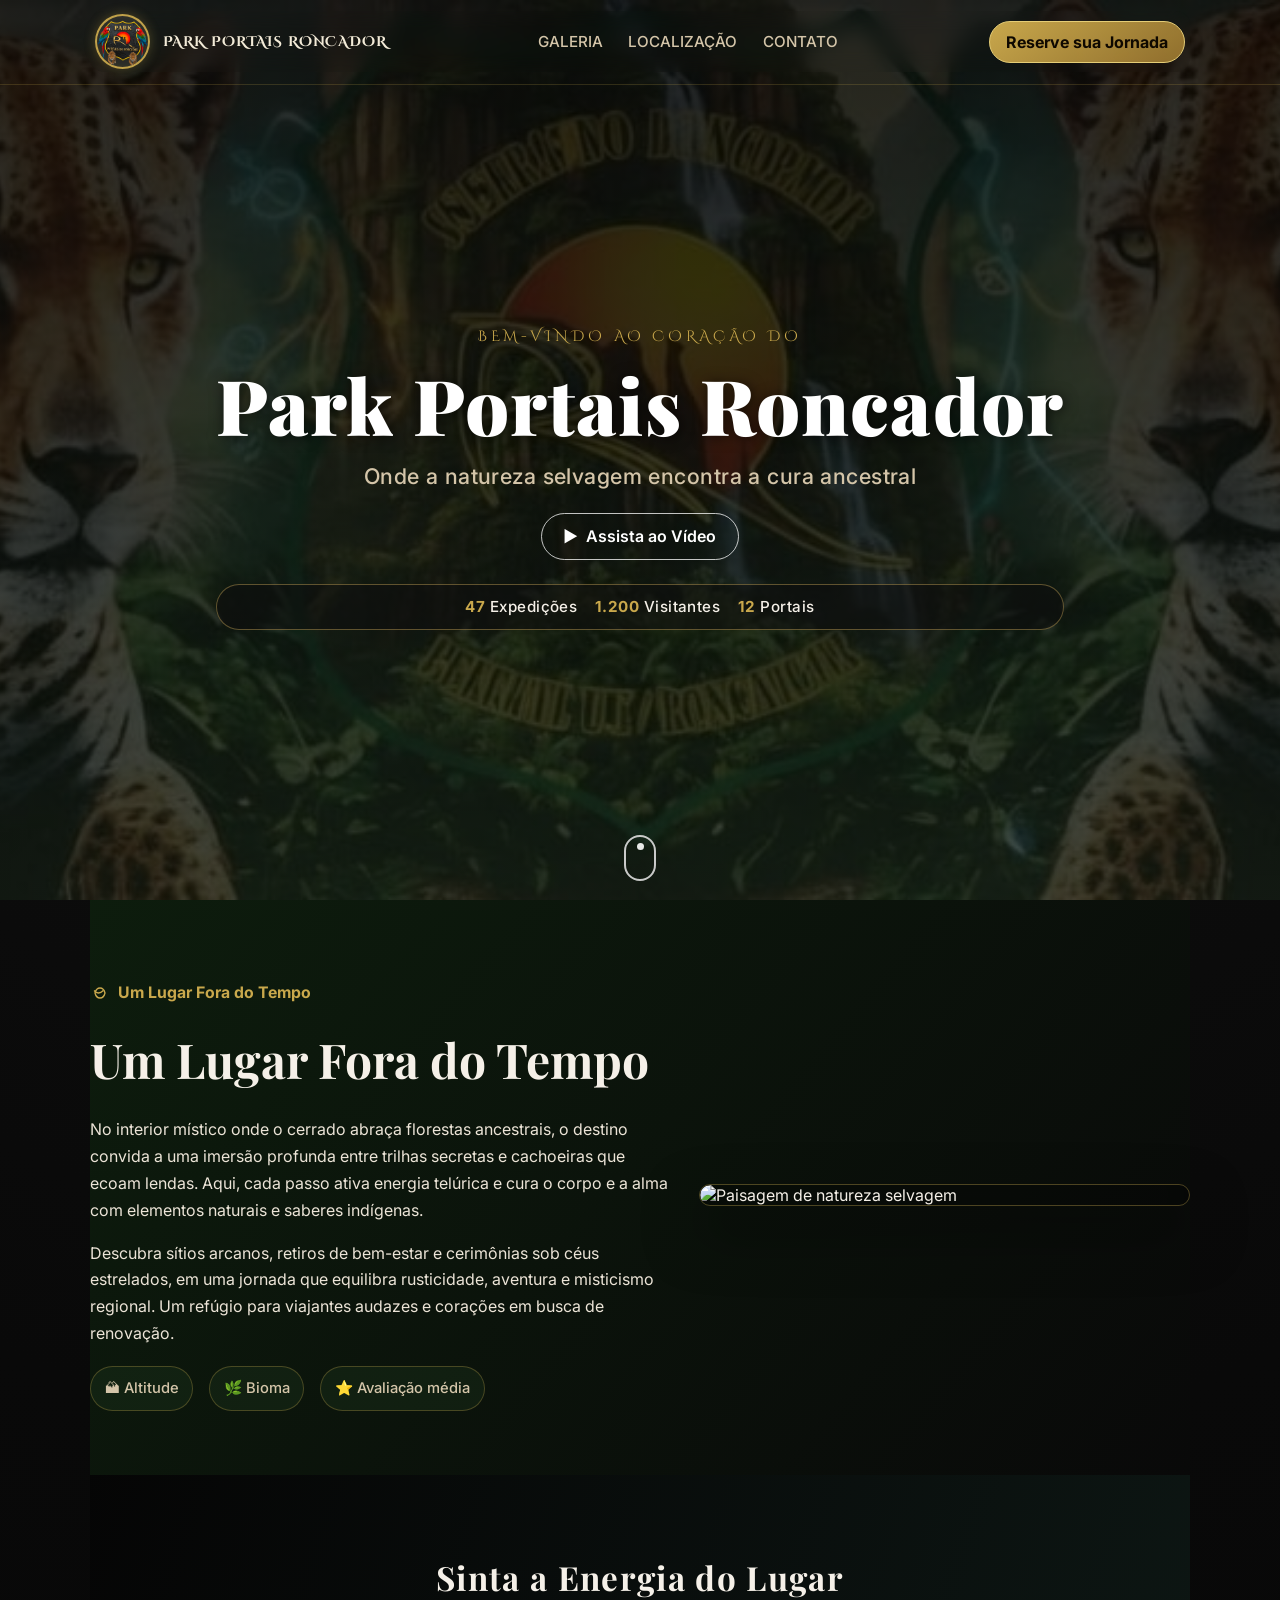
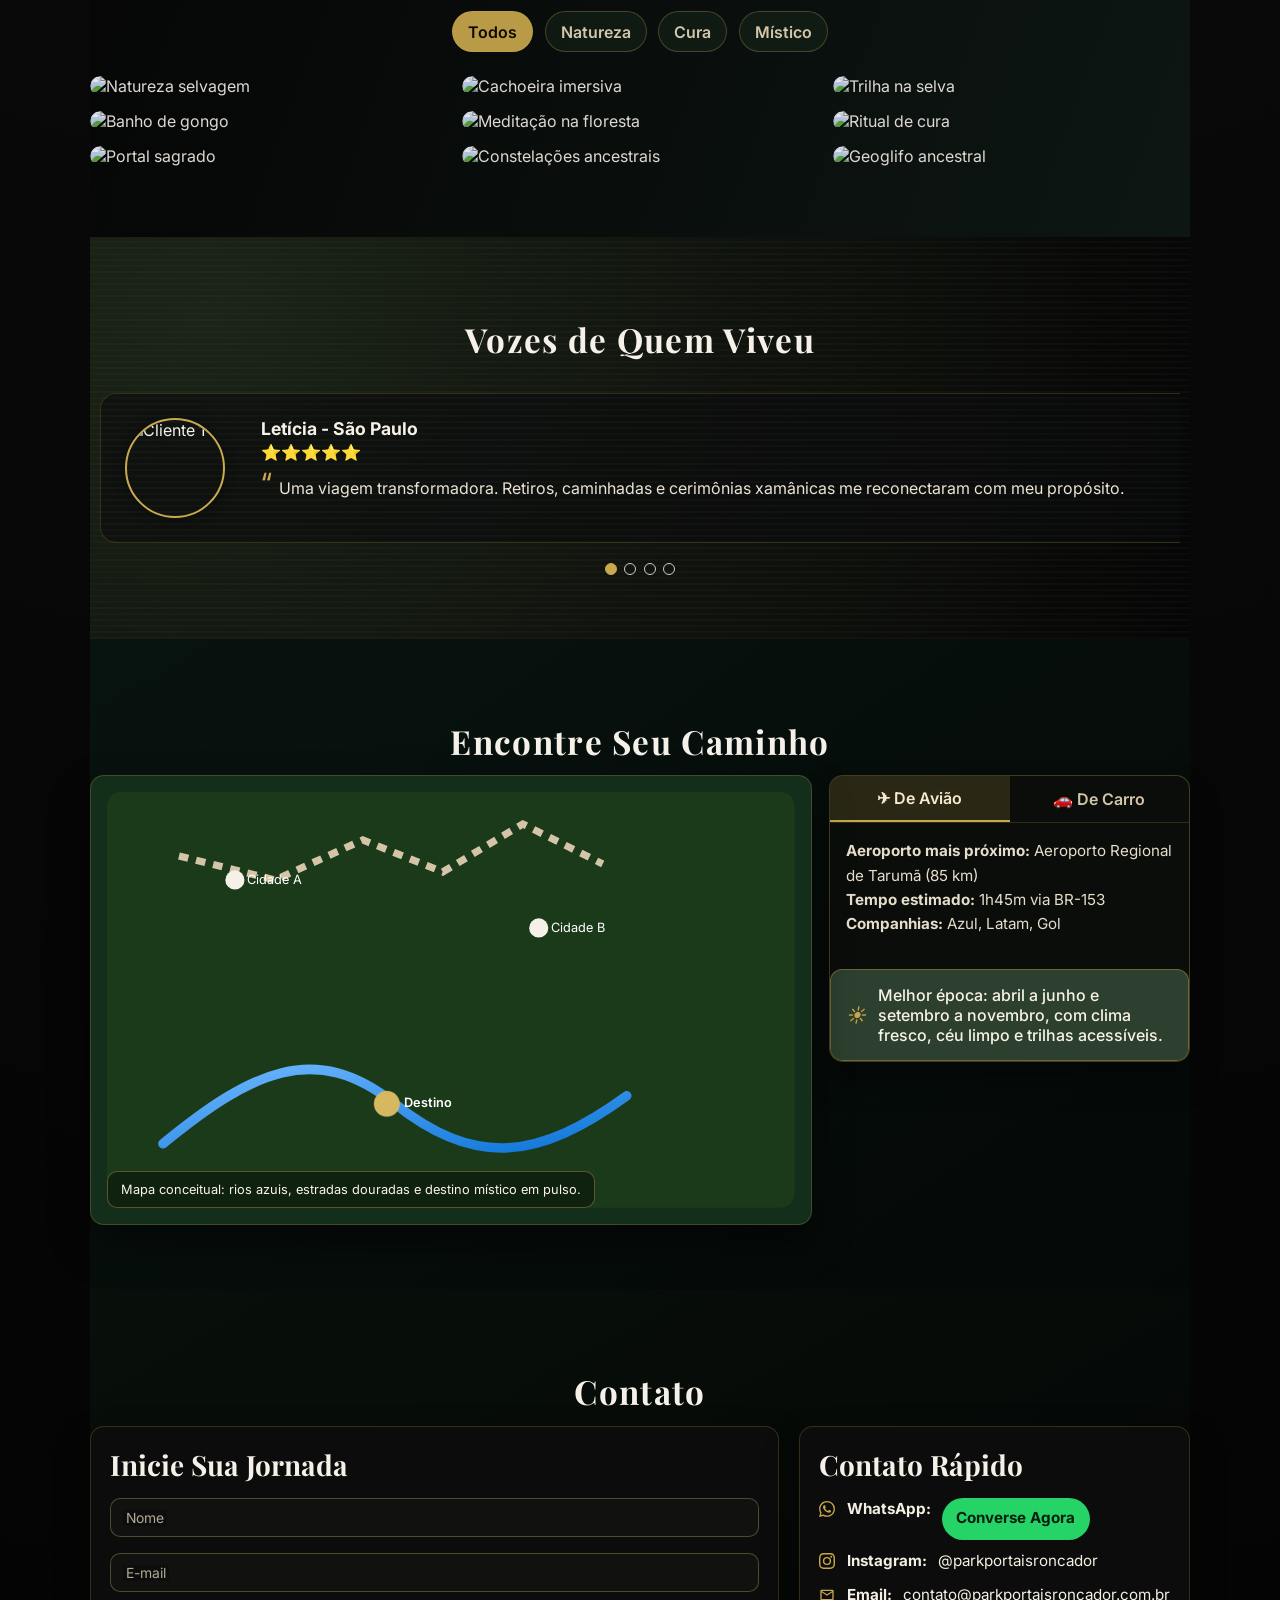
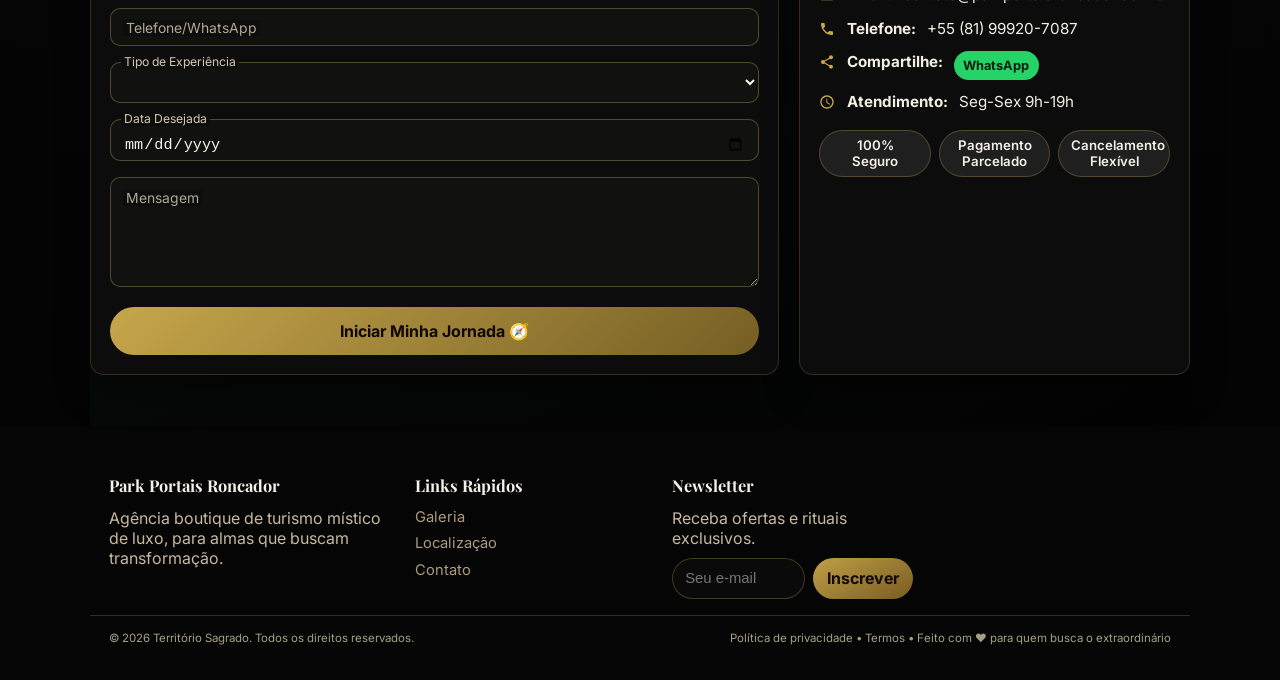
==== index.html @ 77839fa2 "UpDate Atualizacoes" ====
<!DOCTYPE html>
<html lang="pt-BR">
<head>
  <meta charset="UTF-8" />
  <meta name="viewport" content="width=device-width, initial-scale=1.0" />
  <title>Park Portais do Roncador | Portal de Turismo</title>
  <meta name="description" content="Park Portais Roncador: experiências de aventura, bem-estar e misticismo no coração da natureza. Retiros espirituais, trilhas selvagens e cura em portais sagrados." />
  
  <link rel="icon" type="image/x-icon" href="assets/hero/logo.ico" />
  <link rel="shortcut icon" href="assets/hero/logo.ico" />
  
  <meta property="og:title" content="Park Portais Roncador | Portal de Turismo Místico" />
  <meta property="og:description" content="Descubra experiências de aventura, bem-estar e misticismo no coração da natureza. Retiros espirituais, trilhas selvagens e portais sagrados." />
  <meta property="og:image" content="assets/hero/logo.png" />
  <meta property="og:url" content="https://parkportaisroncador.com" />
  <meta property="og:type" content="website" />
  <meta name="twitter:card" content="summary_large_image" />
  <meta name="twitter:title" content="Park Portais Roncador" />
  <meta name="twitter:description" content="Experiências de aventura, bem-estar e misticismo. Reserve sua jornada transformadora." />
  <meta name="twitter:image" content="assets/hero/logo.png" />
  
  <link rel="preconnect" href="https://fonts.googleapis.com" />
  <link rel="preconnect" href="https://fonts.gstatic.com" crossorigin />
  <link rel="stylesheet" href="style.css" />
</head>
<body>
  <header id="header">
    <div class="nav-wrap container">
      <a href="#" class="brand">
        <div class="logo-container">
          <img id="brandLogo" class="brand-logo" src="assets/hero/logo.png" alt="Logo Park Portais Roncador" onerror="handleLogoError(this)" />
        </div>
        <span class="brand-text">Park Portais Roncador</span>
      </a>
      
      <nav class="menu-links" aria-label="Menu principal">
        <a href="#galeria">Galeria</a>
        <a href="#localizacao">Localização</a>
        <a href="#contato">Contato</a>
      </nav>
      <a href="#contato" class="btn-reserve">Reserve sua Jornada</a>
      <button class="hamburger" id="hamburger" aria-label="Abrir menu">
        <div></div><div></div><div></div>
      </button>
    </div>
  </header>

  <div class="mobile-menu" id="mobileMenu" aria-label="Menu mobile">
    <a href="#galeria">Galeria</a>
    <a href="#localizacao">Localização</a>
    <a href="#contato">Contato</a>
    <a href="#contato" class="gold-btn" style="text-align:center;">Reserve sua Jornada</a>
  </div>

  <section id="hero">
    <div class="hero-bg" id="heroBg" role="img" aria-label="Paisagem de Park Portais Roncador"></div>
    <div class="overlay"></div>
    <div class="hero-content">
      <div class="hero-tag">BEM-VINDO AO CORAÇÃO DO</div>
      <h1 class="hero-title">Park Portais Roncador</h1>
      <p class="hero-sub">Onde a natureza selvagem encontra a cura ancestral</p>
      <div class="hero-buttons">
        <button class="outline-btn" id="playVideoBtn"><span>▶</span> Assista ao Vídeo</button>
      </div>
      <div class="hero-stats">
        <div class="hero-stat" data-target="47"><strong>0</strong> Expedições</div>
        <div class="hero-stat" data-target="1200"><strong>0</strong> Visitantes</div>
        <div class="hero-stat" data-target="12"><strong>0</strong> Portais</div>
      </div>
    </div>
    <div class="scroll-down" aria-hidden="true"></div>
  </section>

  <section id="sobre" class="container fade-up">
    <div class="content">
      <div class="about-text">
        <div style="display:flex;align-items:center;gap:0.5rem;margin-bottom:0.8rem;font-size:0.99rem;color:var(--gold)">
          <svg width="20" height="20" viewBox="0 0 24 24" fill="none" aria-hidden="true">
            <path d="M6 12c2 8 10 8 12 0C16 4 8 4 6 12Z" stroke="#c9a84c" stroke-width="1.6" fill="none"></path>
            <path d="M5 9c3 4 7 4 11 0" stroke="#c9a84c" stroke-width="1.6" fill="none"></path>
          </svg>
          <strong>Um Lugar Fora do Tempo</strong>
        </div>
        <h2>Um Lugar Fora do Tempo</h2>
        <p>
          No interior místico onde o cerrado abraça florestas ancestrais, o destino convida a uma imersão profunda
          entre trilhas secretas e cachoeiras que ecoam lendas. Aqui, cada passo ativa energia telúrica e cura o corpo
          e a alma com elementos naturais e saberes indígenas.
        </p>
        <p>
          Descubra sítios arcanos, retiros de bem-estar e cerimônias sob céus estrelados, em uma jornada que equilibra
          rusticidade, aventura e misticismo regional. Um refúgio para viajantes audazes e corações em busca de renovação.
        </p>
        <div class="info-icons">
          <span>🏔 Altitude</span>
          <span>🌿 Bioma</span>
          <span>⭐ Avaliação média</span>
        </div>
      </div>
      <div class="sobre-img">
        <img src="https://picsum.photos/600/700?random=10" loading="lazy" alt="Paisagem de natureza selvagem" />
      </div>
    </div>
  </section>

  <section id="galeria" class="container fade-up">
    <h2 class="section-title">Sinta a Energia do Lugar</h2>
    <div class="filters">
      <button class="gallery-filter active" data-category="todos">Todos</button>
      <button class="gallery-filter" data-category="natureza">Natureza</button>
      <button class="gallery-filter" data-category="cura">Cura</button>
      <button class="gallery-filter" data-category="mistic">Místico</button>
    </div>
    <div class="gallery-grid" id="galleryGrid">
      <div class="gallery-item" data-category="natureza">
        <img src="https://picsum.photos/400/500?random=11" loading="lazy" alt="Natureza selvagem" />
        <div class="overlay"><p>🌿 Vida Silvestre</p></div>
      </div>
      <div class="gallery-item" data-category="cura">
        <img src="https://picsum.photos/400/300?random=12" loading="lazy" alt="Banho de gongo" />
        <div class="overlay"><p>🧘 Cura Tonal</p></div>
      </div>
      <div class="gallery-item" data-category="mistic">
        <img src="https://picsum.photos/400/420?random=13" loading="lazy" alt="Portal sagrado" />
        <div class="overlay"><p>✨ Portal Místico</p></div>
      </div>
      <div class="gallery-item" data-category="natureza">
        <img src="https://picsum.photos/400/450?random=14" loading="lazy" alt="Cachoeira imersiva" />
        <div class="overlay"><p>🌊 Cachoeira Secreta</p></div>
      </div>
      <div class="gallery-item" data-category="cura">
        <img src="https://picsum.photos/400/380?random=15" loading="lazy" alt="Meditação na floresta" />
        <div class="overlay"><p>🌙 Meditação Noturna</p></div>
      </div>
      <div class="gallery-item" data-category="mistic">
        <img src="https://picsum.photos/400/510?random=16" loading="lazy" alt="Constelações ancestrais" />
        <div class="overlay"><p>🌌 Constelações</p></div>
      </div>
      <div class="gallery-item" data-category="natureza">
        <img src="https://picsum.photos/400/340?random=17" loading="lazy" alt="Trilha na selva" />
        <div class="overlay"><p>🌾 Trilha Sagrada</p></div>
      </div>
      <div class="gallery-item" data-category="cura">
        <img src="https://picsum.photos/400/520?random=18" loading="lazy" alt="Ritual de cura" />
        <div class="overlay"><p>🕯️ Ritual de Cura</p></div>
      </div>
      <div class="gallery-item" data-category="mistic">
        <img src="https://picsum.photos/400/320?random=19" loading="lazy" alt="Geoglifo ancestral" />
        <div class="overlay"><p>🌀 Geoglifo Ancestral</p></div>
      </div>
    </div>
  </section>

  <div class="lightbox" id="lightbox" role="dialog" aria-modal="true" aria-label="Visualização de galeria">
    <div class="lightbox-content">
      <button class="lightbox-close" aria-label="Fechar">✕</button>
      <button class="lightbox-btn lightbox-prev" aria-label="Anterior">‹</button>
      <img src="" alt="Imagem ampliada" id="lightboxImage" />
      <button class="lightbox-btn lightbox-next" aria-label="Próximo">›</button>
    </div>
  </div>

  <section id="depoimentos" class="container fade-up">
    <h2 class="section-title">Vozes de Quem Viveu</h2>
    <div class="carousel-wrap">
      <div class="carousel-track" id="carouselTrack">
        <article class="slide active">
          <div class="slide-img">
            <img src="https://picsum.photos/100/100?random=21" alt="Cliente 1">
          </div>
          <div class="slide-content">
            <h3>Letícia - São Paulo</h3>
            <div class="stars">⭐⭐⭐⭐⭐</div>
            <p>Uma viagem transformadora. Retiros, caminhadas e cerimônias xamânicas me reconectaram com meu propósito.</p>
          </div>
        </article>
        <article class="slide">
          <div class="slide-img">
            <img src="https://picsum.photos/100/100?random=22" alt="Cliente 2">
          </div>
          <div class="slide-content">
            <h3>Marcos - Rio de Janeiro</h3>
            <div class="stars">⭐⭐⭐⭐⭐</div>
            <p>O acampamento sob estrelados e o banho de gongo foram espetaculares. Equipe atenciosa e local mágico.</p>
          </div>
        </article>
        <article class="slide">
          <div class="slide-img">
            <img src="https://picsum.photos/100/100?random=23" alt="Cliente 3">
          </div>
          <div class="slide-content">
            <h3>Ana - Curitiba</h3>
            <div class="stars">⭐⭐⭐⭐⭐</div>
            <p>Experiência mística profunda, com guias sensíveis e ambientes que acariciam a alma. Recomendo 100%.</p>
          </div>
        </article>
        <article class="slide">
          <div class="slide-img">
            <img src="https://picsum.photos/100/100?random=24" alt="Cliente 4">
          </div>
          <div class="slide-content">
            <h3>Rafael - Brasília</h3>
            <div class="stars">⭐⭐⭐⭐⭐</div>
            <p>Encontrei paz e energia em cada ritual. A sensação de estar num outro mundo é real.</p>
          </div>
        </article>
      </div>
      <div class="testimonial-dots" id="testimonialDots"></div>
    </div>
  </section>

  <section id="localizacao" class="container fade-up">
    <h2 class="section-title">Encontre Seu Caminho</h2>
    <div class="location-wrap">
      <div class="map-card">
        <svg viewBox="0 0 860 520" xmlns="http://www.w3.org/2000/svg" role="img" aria-label="Mapa conceitual">
          <defs>
            <linearGradient id="riverGrad" x1="0%" y1="0%" x2="100%" y2="100%">
              <stop offset="0%" stop-color="#6fb8ff" />
              <stop offset="100%" stop-color="#0c74d8" />
            </linearGradient>
          </defs>
          <rect x="0" y="0" width="860" height="520" rx="18" fill="#1a3a1a" />
          <path d="M70,440 C180,350 260,310 360,390 S540,460 650,380" fill="none" stroke="url(#riverGrad)" stroke-width="12" stroke-linecap="round" />
          <path d="M90,80 L210,110 L320,60 L420,100 L520,40 L620,90" fill="none" stroke="#d4c5a9" stroke-width="9" stroke-dasharray="12 10" />
          <circle cx="160" cy="110" r="12" fill="#f5f0e8" />
          <text x="175" y="115" fill="#fff" font-size="16" font-family='Inter'>Cidade A</text>
          <circle cx="540" cy="170" r="12" fill="#f5f0e8" />
          <text x="555" y="175" fill="#fff" font-size="16" font-family='Inter'>Cidade B</text>
          <circle cx="350" cy="390" r="16" fill="#c9a84c" />
          <text x="372" y="394" fill="#fff" font-size="16" font-family='Inter' font-weight="600">Destino</text>
          <circle cx="350" cy="390" r="10" fill="#ffeca1">
            <animate attributeType="XML" attributeName="r" from="10" to="18" dur="1s" repeatCount="indefinite" />
            <animate attributeType="XML" attributeName="opacity" from="0.7" to="0.15" dur="1s" repeatCount="indefinite" />
          </circle>
        </svg>
        <div class="legend">Mapa conceitual: rios azuis, estradas douradas e destino místico em pulso.</div>
      </div>
      <div class="tabs">
        <div class="tab-btns">
          <button class="tab-btn active" data-tab="avião">✈ De Avião</button>
          <button class="tab-btn" data-tab="carro">🚗 De Carro</button>
        </div>
        <div class="tab-content" id="tabAvião">
          <p><strong>Aeroporto mais próximo:</strong> Aeroporto Regional de Tarumã (85 km)</p>
          <p><strong>Tempo estimado:</strong> 1h45m via BR-153</p>
          <p><strong>Companhias:</strong> Azul, Latam, Gol</p>
        </div>
        <div class="tab-content" id="tabCarro" style="display:none;">
          <p><strong>Rodovias:</strong> BR-153 e GO-060</p>
          <p><strong>Pontos de referência:</strong> Pedra do Santuário, Mirante do Sol</p>
          <p><strong>Pedágio estimado:</strong> R$ 52,00 (ida)</p>
        </div>
        <div class="tip-card">
          <i>☀️</i>
          <p>Melhor época: abril a junho e setembro a novembro, com clima fresco, céu limpo e trilhas acessíveis.</p>
        </div>
      </div>
    </div>
  </section>

  <section id="contato" class="container fade-up">
    <h2 class="section-title">Contato</h2>
    <div class="contact-wrap">
      <div class="form-card">
        <h2>Inicie Sua Jornada</h2>
        <div id="successMsg" class="success-message">Mensagem enviada com sucesso! Em breve entraremos em contato.</div>
        
        <form id="contactForm" novalidate>
          <input type="hidden" name="_captcha" value="false">
          <input type="text" name="_honey" style="display:none">

          <div class="field-group">
            <input type="text" id="name" name="Nome" required placeholder=" " />
            <label for="name">Nome</label>
            <div class="error-msg">Campo obrigatório</div>
          </div>
          <div class="field-group">
            <input type="email" id="email" name="Email" required placeholder=" " />
            <label for="email">E-mail</label>
            <div class="error-msg">Digite um email válido</div>
          </div>
          <div class="field-group">
            <input type="tel" id="phone" name="Telefone" required placeholder=" " pattern="\d{8,15}" />
            <label for="phone">Telefone/WhatsApp</label>
            <div class="error-msg">Digite um telefone válido</div>
          </div>
          <div class="field-group">
            <select id="experience" name="Experiência" required>
              <option value="" disabled selected></option>
              <option value="aventura">Aventura</option>
              <option value="cura">Cura</option>
              <option value="misticismo">Misticismo</option>
              <option value="imersaototal">Imersão Total</option>
            </select>
            <label for="experience">Tipo de Experiência</label>
            <div class="error-msg">Selecione uma opção</div>
          </div>
          <div class="field-group">
            <input type="date" id="date" name="Data" required />
            <label for="date">Data Desejada</label>
            <div class="error-msg">Informe uma data</div>
          </div>
          <div class="field-group">
            <textarea id="message" name="Mensagem" required placeholder=" "></textarea>
            <label for="message">Mensagem</label>
            <div class="error-msg">Campo obrigatório</div>
          </div>
          <button type="submit" class="submit-btn" id="submitBtn">
            Iniciar Minha Jornada 🧭
          </button>
        </form>
      </div>

      <aside class="contact-card">
        <h2>Contato Rápido</h2>
        <ul class="contact-list">
          <li>
            <svg xmlns="http://www.w3.org/2000/svg" width="16" height="16" fill="#c9a84c" viewBox="0 0 24 24"><path d="M17.472 14.382c-.297-.149-1.758-.867-2.03-.967-.273-.099-.471-.148-.67.15-.197.297-.767.966-.94 1.164-.173.199-.347.223-.644.075-.297-.15-1.255-.463-2.39-1.475-.883-.788-1.48-1.761-1.653-2.059-.173-.297-.018-.458.13-.606.134-.133.298-.347.446-.52.149-.174.198-.298.298-.497.099-.198.05-.371-.025-.52-.075-.149-.669-1.612-.916-2.207-.242-.579-.487-.5-.669-.51a5.8 5.8 0 0 0-.57-.01c-.198 0-.52.074-.792.372-.272.297-1.04 1.016-1.04 2.479 0 1.462 1.065 2.875 1.213 3.074.149.198 2.096 3.2 5.077 4.487.709.306 1.262.489 1.694.625.712.227 1.36.195 1.871.118.571-.085 1.758-.719 2.006-1.413.248-.694.248-1.289.173-1.413-.074-.124-.272-.198-.57-.347m-5.421 7.403h-.004a9.87 9.87 0 0 1-5.031-1.378l-.361-.214-3.741.982.998-3.648-.235-.374a9.86 9.86 0 0 1-1.51-5.26c.001-5.45 4.436-9.884 9.888-9.884 2.64 0 5.122 1.03 6.988 2.898a9.825 9.825 0 0 1 2.893 6.994c-.003 5.45-4.437 9.884-9.885 9.884m8.413-18.297A11.815 11.815 0 0 0 12.05 0C5.495 0 .16 5.335.157 11.892c0 2.096.547 4.142 1.588 5.945L.057 24l6.305-1.654a11.882 11.882 0 0 0 5.683 1.448h.005c6.554 0 11.89-5.335 11.893-11.893a11.821 11.821 0 0 0-3.48-8.413Z"/></svg>
            <strong>WhatsApp:</strong> 
            <a class="whatsapp-btn" href="https://wa.me/5581999207087" target="_blank" rel="noopener">Converse Agora</a>
          </li>
          <li>
            <svg xmlns="http://www.w3.org/2000/svg" width="16" height="16" fill="#c9a84c" viewBox="0 0 24 24"><path d="M12 2.163c3.204 0 3.584.012 4.85.07 3.252.148 4.771 1.691 4.919 4.919.058 1.265.069 1.645.069 4.849 0 3.205-.012 3.584-.069 4.849-.149 3.225-1.664 4.771-4.919 4.919-1.266.058-1.644.07-4.85.07-3.204 0-3.584-.012-4.849-.07-3.26-.149-4.771-1.699-4.919-4.92-.058-1.265-.07-1.644-.07-4.849 0-3.204.013-3.583.07-4.849.149-3.227 1.664-4.771 4.919-4.919 1.266-.057 1.645-.069 4.849-.069zM12 0C8.741 0 8.333.014 7.053.072 2.695.272.273 2.69.073 7.052.014 8.333 0 8.741 0 12c0 3.259.014 3.668.072 4.948.2 4.358 2.618 6.78 6.98 6.98C8.333 23.986 8.741 24 12 24c3.259 0 3.668-.014 4.948-.072 4.354-.2 6.782-2.618 6.979-6.98.059-1.28.073-1.689.073-4.948 0-3.259-.014-3.667-.072-4.947-.196-4.354-2.617-6.78-6.979-6.98C15.668.014 15.259 0 12 0zm0 5.838a6.162 6.162 0 1 0 0 12.324 6.162 6.162 0 0 0 0-12.324zM12 16a4 4 0 1 1 0-8 4 4 0 0 1 0 8zm6.406-11.845a1.44 1.44 0 1 0 0 2.881 1.44 1.44 0 0 0 0-2.881z"/></svg>
            <strong>Instagram:</strong> 
            <a href="https://instagram.com/parkportaisroncador" target="_blank" rel="noopener">@parkportaisroncador</a>
          </li>
          <li>
            <svg width="16" height="16" fill="#c9a84c" viewBox="0 0 24 24"><path d="M22 6c0-1.1-.9-2-2-2H4c-1.1 0-2 .9-2 2v12c0 1.1.9 2 2 2h16c1.1 0 2-.9 2-2V6zm-2 0l-8 5-8-5h16zm0 12H4V8l8 5 8-5v10z"/></svg>
            <strong>Email:</strong> 
            <a href="mailto:contato@parkportaisroncador.com.br?subject=Reserva%20Park%20Portais%20Roncador">contato@parkportaisroncador.com.br</a>
          </li>
          <li>
            <svg width="16" height="16" fill="#c9a84c" viewBox="0 0 24 24"><path d="M6.62 10.79c1.44 2.83 3.76 5.14 6.59 6.59l2.2-2.2c.27-.27.67-.36 1.02-.24 1.12.37 2.33.57 3.57.57.55 0 1 .45 1 1V20c0 .55-.45 1-1 1-9.39 0-17-7.61-17-17 0-.55.45-1 1-1h3.5c.55 0 1 .45 1 1 0 1.25.2 2.45.57 3.57.11.35.03.74-.25 1.02l-2.2 2.2z"/></svg>
            <strong>Telefone:</strong> 
            <span>+55 (81) 99920-7087</span>
          </li>
          <li>
            <svg width="16" height="16" fill="#c9a84c" viewBox="0 0 24 24"><path d="M18 16.08c-.76 0-1.44.3-1.96.77L8.91 12.7c.05-.23.09-.46.09-.7s-.04-.47-.09-.7l7.05-4.11c.54.5 1.25.81 2.04.81 1.66 0 3-1.34 3-3s-1.34-3-3-3-3 1.34-3 3c0 .24.04.47.09.7L8.04 9.81C7.5 9.31 6.79 9 6 9c-1.66 0-3 1.34-3 3s1.34 3 3 3c.79 0 1.5-.31 2.04-.81l7.12 4.16c-.05.21-.08.43-.08.65 0 1.61 1.31 2.92 2.92 2.92s2.92-1.31 2.92-2.92c0-1.61-1.31-2.92-2.92-2.92z"/></svg>
            <strong>Compartilhe:</strong> 
            <span style="display: flex; gap: 0.6rem; align-items: center;">
              <a class="whatsapp-btn" href="https://wa.me/?text=Visite%20Park%20Portais%20Roncador%20https%3A%2F%2Fparkportaisroncador.com" target="_blank" rel="noopener" style="padding: 0.3rem 0.6rem; font-size: 0.8rem;">WhatsApp</a>
            </span>
          </li>
          <li>
            <svg width="16" height="16" fill="#c9a84c" viewBox="0 0 24 24"><path d="M11.99 2C6.47 2 2 6.48 2 12s4.47 10 9.99 10C17.52 22 22 17.52 22 12S17.52 2 11.99 2zM12 20c-4.42 0-8-3.58-8-8s3.58-8 8-8 8 3.58 8 8-3.58 8-8 8zm.5-13H11v6l5.25 3.15.75-1.23-4.5-2.67z"/></svg>
            <strong>Atendimento:</strong> 
            <span>Seg-Sex 9h-19h</span>
          </li>
        </ul>

        <div class="trust-badges">
          <span>100% Seguro</span>
          <span>Pagamento Parcelado</span>
          <span>Cancelamento Flexível</span>
        </div>
      </aside>
    </div>
  </section>

  <footer>
    <div class="container footer-grid">
      <div class="footer-col">
        <h4>Park Portais Roncador</h4>
        <p>Agência boutique de turismo místico de luxo, para almas que buscam transformação.</p>
      </div>
      <div class="footer-col">
        <h4>Links Rápidos</h4>
        <ul class="footer-links">
          <li><a href="#galeria">Galeria</a></li>
          <li><a href="#localizacao">Localização</a></li>
          <li><a href="#contato">Contato</a></li>
        </ul>
      </div>
      <div class="footer-col">
        <h4>Newsletter</h4>
        <p>Receba ofertas e rituais exclusivos.</p>
        <div class="newsletter">
          <input type="email" id="newsletterEmail" placeholder="Seu e-mail" />
          <button id="newsletterBtn">Inscrever</button>
        </div>
      </div>
    </div>
    <div class="container footer-bar">
      <small>&copy; 2026 Território Sagrado. Todos os direitos reservados.</small>
      <small>Política de privacidade • Termos • Feito com ❤️ para quem busca o extraordinário</small>
    </div>
  </footer>

  <button class="top-btn" id="topBtn" aria-label="Voltar ao topo">↑</button>

  <script src="script.js"></script>
</body>
</html>
---- style.css ----
/* === IMPORT FONTS === */
@import url("https://fonts.googleapis.com/css2?family=Cinzel+Decorative:wght@400;700&family=Inter:wght@300;400;500;600;700&family=Playfair+Display:wght@500;700;900&display=swap");

:root {
  --bg: #0d0d0d;
  --bg2: #050505;
  --gold: #c9a84c;
  --green: #2d5a27;
  --terracotta: #8b4513;
  --stone: #d4c5a9;
  --mist: #f5f0e8;
  --mystic: #6b3fa0;
  --text: #f5f0e8;
  --subtext: #d4c5a9;
  --border: rgba(201, 168, 76, 0.3);
  --shadow: rgba(0, 0, 0, 0.45);
  --radius: 14px;
  --ease: cubic-bezier(0.22, 1, 0.36, 1);
}

* {
  box-sizing: border-box;
  margin: 0;
  padding: 0;
}

html {
  scroll-behavior: smooth;
  font-family: "Inter", sans-serif;
  color: var(--text);
  background: radial-gradient(circle at top, #111 0%, #090909 38%, #030303 100%);
}

body {
  min-height: 100vh;
}

a {
  color: inherit;
  text-decoration: none;
}

button {
  cursor: pointer;
  font: inherit;
}

/* === RESET E UTILITIES === */
.container {
  max-width: 1240px;
  margin: 0 auto;
  padding: 0 1.2rem;
}

.section-title {
  font-family: "Playfair Display", serif;
  text-align: center;
  font-size: clamp(1.6rem, 2.6vw, 2.4rem);
  letter-spacing: 0.04em;
  margin-bottom: 0.8rem;
}

.decor-line {
  height: 3px;
  width: 80px;
  background: linear-gradient(90deg, rgba(201, 168, 76, 1), rgba(201, 168, 76, 0.3));
  margin: 0.4rem auto 1.5rem;
  border-radius: 99px;
}

.blur-panel {
  backdrop-filter: blur(10px);
  -webkit-backdrop-filter: blur(10px);
  background: rgba(12, 12, 12, 0.46);
  border: 1px solid rgba(201, 168, 76, 0.25);
  border-radius: 12px;
}

.gold-btn {
  border: 1px solid var(--gold);
  background: linear-gradient(145deg, rgba(201, 168, 76, 0.95), rgba(152, 112, 39, 0.7));
  color: #080700;
  font-weight: 700;
  transition: transform 0.3s var(--ease), box-shadow 0.3s var(--ease);
  border-radius: 999px;
  padding: 0.82rem 1.4rem;
  text-transform: uppercase;
  letter-spacing: 0.05em;
  box-shadow: 0 10px 30px rgba(0, 0, 0, 0.45);
}

.gold-btn:hover {
  transform: translateY(-2px) scale(1.02);
  box-shadow: 0 14px 40px rgba(0, 0, 0, 0.55);
}

.outline-btn {
  border: 1px solid rgba(255, 255, 255, 0.75);
  color: #fff;
  background: transparent;
  border-radius: 999px;
  padding: 0.78rem 1.35rem;
  font-weight: 600;
  display: inline-flex;
  align-items: center;
  gap: 0.5rem;
  transition: background 0.3s var(--ease), transform 0.3s var(--ease);
}

.outline-btn:hover {
  background: rgba(255, 255, 255, 0.1);
  transform: translateY(-2px);
}

.fade-up {
  opacity: 0;
  transform: translateY(22px);
  transition: opacity 0.8s var(--ease), transform 0.8s var(--ease);
}

.fade-up.visible {
  opacity: 1;
  transform: translateY(0);
}

.shadow-inset {
  box-shadow: inset 0 0 64px rgba(0, 0, 0, 0.45);
}

.text-small {
  font-size: 0.95rem;
  color: var(--stone);
  letter-spacing: 0.04em;
}

.grid-3 {
  display: grid;
  gap: 1.1rem;
  grid-template-columns: repeat(3, minmax(0, 1fr));
}

.grid-2 {
  display: grid;
  gap: 1rem;
  grid-template-columns: repeat(2, minmax(0, 1fr));
}

.center {
  display: flex;
  justify-content: center;
  align-items: center;
}

.ghost-shadow {
  box-shadow: 0 20px 50px rgba(0, 0, 0, 0.5);
}

/* === NAVBAR === */
header {
  position: fixed;
  z-index: 999;
  top: 0;
  left: 0;
  width: 100%;
  padding: 0.7rem 1rem;
  transition: background 0.4s ease, border-bottom 0.4s ease, backdrop-filter 0.4s ease;
  border-bottom: 1px solid rgba(201, 168, 76, 0.2);
}

header.scrolled {
  background: rgba(5, 5, 5, 0.9);
  border-bottom: 1px solid rgba(201, 168, 76, 0.45);
}

.nav-wrap {
  max-width: 1240px;
  margin: 0 auto;
  display: flex;
  align-items: center;
  justify-content: space-between;
  gap: 1rem;
  padding: 0.2rem 0.3rem;
  backdrop-filter: blur(10px);
  -webkit-backdrop-filter: blur(10px);
  border-radius: 14px;
}

/* ESTILOS DA MARCA E LOGOTIPO */
.brand {
  display: flex;
  align-items: center;
  gap: 0.8rem;
  font-family: "Cinzel Decorative", serif;
  font-size: 1rem;
  text-transform: uppercase;
  letter-spacing: 0.07em;
  color: var(--gold);
  transition: opacity 0.3s ease;
}

.logo-container {
  width: 55px;
  height: 55px;
  border-radius: 50%;
  border: 2px solid rgba(201, 168, 76, 0.95);
  background: rgba(255, 255, 255, 0.08);
  box-shadow: 0 0 12px rgba(201, 168, 76, 0.3), inset 0 0 6px rgba(201, 168, 76, 0.1);
  display: flex;
  align-items: center;
  justify-content: center;
  flex-shrink: 0;
  overflow: hidden;
  transition: all 0.35s ease;
}

.brand-logo {
  width: 100%;
  height: 100%;
  object-fit: contain;
  transition: transform 0.4s var(--ease);
}

.brand-text {
  font-size: 0.9rem;
  color: #f3ebd8;
  font-weight: 600;
  letter-spacing: 0.06em;
  transition: color 0.3s ease;
}

/* Efeitos Hover no Link inteiro (.brand) */
.brand:hover .logo-container {
  box-shadow: 0 0 20px rgba(201, 168, 76, 0.6), inset 0 0 12px rgba(201, 168, 76, 0.3);
  border-color: #fff;
}

.brand:hover .brand-logo {
  transform: scale(1.08);
}

.brand:hover .brand-text {
  color: var(--gold);
}

.menu-links {
  display: flex;
  gap: 1.2rem;
  align-items: center;
  font-weight: 500;
  font-size: 0.95rem;
  text-transform: uppercase;
  color: var(--stone);
}

.menu-links a {
  position: relative;
  padding: 0.2rem;
  border-radius: 8px;
  transition: color 0.25s ease;
}

.menu-links a:hover {
  color: var(--gold);
}

.btn-reserve {
  display: inline-flex;
  align-items: center;
  justify-content: center;
  background: linear-gradient(145deg, rgba(201, 168, 76, 1), rgba(156, 120, 48, 0.9));
  color: #0e0800;
  border: 1px solid #e5cd76;
  border-radius: 999px;
  font-weight: 700;
  padding: 0.64rem 1rem;
  transition: transform 0.25s ease, box-shadow 0.25s ease;
}

.btn-reserve:hover {
  transform: translateY(-2px);
  box-shadow: 0 12px 26px rgba(0, 0, 0, 0.45);
}

.hamburger {
  display: none;
  width: 42px;
  height: 42px;
  border: 1px solid rgba(255, 255, 255, 0.35);
  border-radius: 12px;
  position: relative;
  background: rgba(15, 15, 15, 0.7);
  backdrop-filter: blur(8px);
  align-items: center;
  justify-content: center;
}

.hamburger div {
  width: 20px;
  height: 2px;
  background: #f5f0e8;
  border-radius: 2px;
  position: absolute;
  transition: transform 0.35s ease, opacity 0.35s ease;
}

.hamburger div:nth-child(1) {
  top: 13px;
}

.hamburger div:nth-child(2) {
  top: 20px;
}

.hamburger div:nth-child(3) {
  top: 27px;
}

.hamburger.active div:nth-child(1) {
  transform: translateY(7px) rotate(45deg);
}

.hamburger.active div:nth-child(2) {
  opacity: 0;
}

.hamburger.active div:nth-child(3) {
  transform: translateY(-7px) rotate(-45deg);
}

.mobile-menu {
  position: fixed;
  inset: 60px 1rem auto auto;
  width: min(280px, 90vw);
  transform: translateX(115%);
  opacity: 0;
  visibility: hidden;
  transition: transform 0.35s ease, opacity 0.35s ease;
  border: 1px solid rgba(201, 168, 76, 0.4);
  border-radius: 16px;
  background: rgba(13, 14, 10, 0.96);
  padding: 1rem;
  box-shadow: 0 15px 50px rgba(0, 0, 0, 0.6);
  z-index: 998;
  backdrop-filter: blur(8px);
}

.mobile-menu.open {
  transform: translateX(0);
  opacity: 1;
  visibility: visible;
}

.mobile-menu a {
  display: block;
  color: var(--mist);
  margin-bottom: 0.65rem;
  padding: 0.45rem;
  border-radius: 10px;
  transition: background 0.25s ease;
  font-weight: 500;
}

.mobile-menu a:hover {
  background: rgba(255, 255, 255, 0.08);
}

/* === HERO === */
#hero {
  min-height: 100vh;
  width: 100%;
  position: relative;
  overflow: hidden;
  display: grid;
  place-items: center;
}

#hero .hero-bg {
  position: absolute;
  inset: 0;
  width: 100%;
  height: 100%;
  background-size: cover;
  background-position: center;
  filter: brightness(0.65);
  transition: background-image 1s ease;
}

#hero .overlay {
  position: absolute;
  inset: 0;
  background: linear-gradient(180deg, rgba(0, 0, 0, 0.6), rgba(13, 30, 13, 0.4));
  z-index: 1;
  pointer-events: none;
}

#hero .hero-content {
  position: relative;
  z-index: 2;
  text-align: center;
  color: #fff;
  max-width: 900px;
  padding: 6rem 1rem 2.5rem;
  display: grid;
  gap: 1.1rem;
  align-items: center;
  animation: fadeInHero 1s ease var(--ease);
}

@keyframes fadeInHero {
  from {
    opacity: 0;
    transform: translateY(18px);
  }
  to {
    opacity: 1;
    transform: translateY(0);
  }
}

.hero-tag {
  color: var(--gold);
  letter-spacing: 0.24em;
  font-family: "Cinzel Decorative", serif;
  text-transform: uppercase;
  font-size: clamp(0.95rem, 1.1vw, 1.1rem);
}

.hero-title {
  font-family: "Playfair Display", serif;
  font-size: clamp(2.8rem, 6vw, 5.2rem);
  line-height: 1.05;
  letter-spacing: 0.015em;
  font-weight: 900;
  color: #fff;
  text-shadow: 1px 1px 14px rgba(0, 0, 0, 0.64);
}

.hero-sub {
  font-size: clamp(1rem, 2vw, 1.35rem);
  color: var(--stone);
  font-weight: 500;
  letter-spacing: 0.02em;
}

.hero-buttons {
  display: inline-flex;
  gap: 0.8rem;
  flex-wrap: wrap;
  justify-content: center;
  margin-top: 0.4rem;
}

.hero-stats {
  display: inline-flex;
  flex-wrap: wrap;
  gap: 1.1rem;
  justify-content: center;
  padding: 0.8rem 1rem;
  border-radius: 999px;
  background: rgba(15, 15, 15, 0.58);
  border: 1px solid rgba(217, 179, 95, 0.4);
  margin-top: 0.4rem;
  color: #f5f0e8;
  font-weight: 500;
  letter-spacing: 0.03em;
  font-size: 0.95rem;
}

.hero-stat strong {
  color: var(--gold);
  font-weight: 700;
}

.scroll-down {
  position: absolute;
  bottom: 1.2rem;
  left: 50%;
  transform: translateX(-50%);
  width: 32px;
  height: 46px;
  border: 2px solid #ddd;
  border-radius: 50px;
  display: flex;
  justify-content: center;
  align-items: flex-start;
  padding-top: 6px;
  opacity: 0.9;
  animation: bounce 1.6s infinite;
  z-index: 3;
}

.scroll-down::before {
  content: "";
  width: 7px;
  height: 7px;
  border-radius: 50%;
  background: #fff;
  animation: scrollDot 1.6s infinite;
}

@keyframes bounce {
  0%,
  100% {
    transform: translate(-50%, 0) scale(1);
  }
  50% {
    transform: translate(-50%, 10px) scale(0.98);
  }
}

@keyframes scrollDot {
  0% {
    transform: translateY(0);
  }
  50% {
    transform: translateY(10px);
  }
  100% {
    transform: translateY(0);
  }
}

/* === SOBRE === */
#sobre {
  padding: 5rem 0 4rem;
  background: linear-gradient(130deg, rgba(13, 30, 13, 0.9), rgba(9, 9, 9, 0.92));
}

#sobre .content {
  display: grid;
  grid-template-columns: 1.18fr 1fr;
  gap: 1.8rem;
  align-items: center;
}

#sobre .about-text {
  color: #ece4d7;
  line-height: 1.68;
}

#sobre h2 {
  font-family: "Playfair Display", serif;
  font-size: clamp(2.2rem, 4vw, 3rem);
  margin-bottom: 1rem;
  color: var(--mist);
}

#sobre p {
  margin-bottom: 1rem;
  font-size: 1rem;
}

.info-icons {
  display: flex;
  flex-wrap: wrap;
  gap: 1rem;
  margin-top: 1.2rem;
}

.info-icons span {
  display: inline-flex;
  align-items: center;
  gap: 0.5rem;
  background: rgba(39, 70, 39, 0.25);
  border: 1px solid rgba(201, 168, 76, 0.3);
  border-radius: 999px;
  padding: 0.55rem 0.85rem;
  font-weight: 500;
  color: var(--stone);
  font-size: 0.92rem;
}

.sobre-img {
  border: 1px solid rgba(201, 168, 76, 0.35);
  border-radius: 20px;
  overflow: hidden;
  box-shadow: 0 25px 55px rgba(0, 0, 0, 0.5);
  transform: translateY(0);
}

.sobre-img img {
  width: 100%;
  height: auto;
  display: block;
  border-radius: 20px;
  box-shadow: inset 0 0 45px rgba(0, 0, 0, 0.42);
}

/* === EXPERIÊNCIAS === */
#experiencias {
  padding: 5rem 0 4rem;
  background: linear-gradient(120deg, rgba(8, 30, 12, 0.95), rgba(5, 5, 5, 0.96));
}

.experiences-grid {
  display: grid;
  grid-template-columns: repeat(3, minmax(0, 1fr));
  gap: 1.3rem;
}

.exp-card {
  border: 1px solid rgba(201, 168, 76, 0.2);
  border-radius: 18px;
  background: rgba(13, 13, 13, 0.97);
  padding: 1.2rem;
  transition: transform 0.4s var(--ease), box-shadow 0.4s var(--ease), border-color 0.4s ease;
  position: relative;
  overflow: hidden;
  min-height: 420px;
  display: flex;
  flex-direction: column;
  gap: 1rem;
  box-shadow: 0 12px 30px rgba(0, 0, 0, 0.38);
}

.exp-card::before {
  content: "";
  position: absolute;
  inset: 0;
  background: linear-gradient(20deg, rgba(12, 20, 13, 0.48), rgba(0, 0, 0, 0.45));
  opacity: 0;
  transition: opacity 0.35s ease;
  border-radius: 18px;
  pointer-events: none;
}

.exp-card:hover {
  transform: translateY(-8px);
  border-color: rgba(201, 168, 76, 0.7);
  box-shadow: 0 24px 45px rgba(0, 0, 0, 0.56);
}

.exp-card:hover::before {
  opacity: 1;
}

.exp-badge {
  display: inline-flex;
  align-items: center;
  justify-content: center;
  padding: 0.3rem 0.75rem;
  border-radius: 999px;
  font-size: 0.76rem;
  letter-spacing: 0.04em;
  font-weight: 700;
  text-transform: uppercase;
}

.exp-meta {
  font-size: 0.9rem;
  text-transform: uppercase;
  letter-spacing: 0.06em;
  font-weight: 600;
}

.exp-card h3 {
  font-family: "Playfair Display", serif;
  font-size: clamp(1.4rem, 2.3vw, 1.75rem);
  margin: 0.3rem 0;
}

.exp-card .desc {
  color: var(--stone);
  line-height: 1.58;
  margin-bottom: 0.6rem;
  flex: 1;
}

.check-list {
  list-style: none;
  display: grid;
  gap: 0.45rem;
  margin-bottom: 0.8rem;
  color: #efebd8;
}

.check-list li::before {
  content: "✓";
  color: var(--gold);
  margin-right: 0.5rem;
  font-weight: 700;
}

.exp-card .btn-sec {
  align-self: flex-start;
  border: 1px solid rgba(255, 255, 255, 0.38);
  background: rgba(250, 250, 250, 0.08);
  color: #fef6e8;
  border-radius: 999px;
  padding: 0.53rem 0.95rem;
  font-weight: 700;
  transition: background 0.3s ease, transform 0.3s ease;
  z-index: 1;
}

.exp-card .btn-sec:hover {
  background: rgba(201, 168, 76, 0.35);
  transform: translateY(-1.5px);
}

.exp-1 .exp-badge {
  background: rgba(45, 90, 39, 0.96);
  color: #e6f1dc;
}

.exp-2 {
  border: 1px solid rgba(237, 199, 100, 0.45);
  background: linear-gradient(145deg, rgba(47, 46, 31, 0.95), rgba(9, 9, 9, 0.94));
}

.exp-2 .exp-badge {
  background: rgba(201, 168, 76, 0.95);
  color: #2e2105;
}

.exp-3 .exp-badge {
  background: rgba(107, 63, 160, 0.92);
  color: #fff;
}

/* === GALERIA === */
#galeria {
  padding: 5rem 0 3.5rem;
  background: linear-gradient(110deg, rgba(5, 5, 5, 0.95), rgba(13, 23, 20, 0.96));
}

#galeria .filters {
  display: flex;
  flex-wrap: wrap;
  gap: 0.7rem;
  justify-content: center;
  margin-bottom: 1.5rem;
}

.gallery-filter {
  border: 1px solid rgba(201, 168, 76, 0.3);
  color: var(--stone);
  background: rgba(21, 35, 24, 0.6);
  border-radius: 999px;
  padding: 0.58rem 0.95rem;
  font-weight: 600;
  transition: background 0.25s ease, color 0.25s ease;
}

.gallery-filter.active {
  background: rgba(201, 168, 76, 0.92);
  color: #0f0a00;
}

.gallery-grid {
  column-count: 3;
  column-gap: 0.95rem;
  width: 100%;
  max-width: 1220px;
  margin: 0 auto;
}

.gallery-item {
  margin-bottom: 0.95rem;
  overflow: hidden;
  position: relative;
  border-radius: 16px;
  transition: transform 0.4s var(--ease), opacity 0.35s ease;
  transform-origin: center;
  break-inside: avoid;
  cursor: pointer;
}

.gallery-item.hide {
  opacity: 0;
  transform: scale(0.95);
  pointer-events: none;
  height: 0;
  margin: 0;
  padding: 0;
  transition: opacity 0.35s ease, height 0.35s ease 0.1s, margin 0.35s ease 0.1s;
}

.gallery-item img {
  width: 100%;
  display: block;
  border-radius: 16px;
  object-fit: cover;
  filter: brightness(0.9);
  transition: transform 0.45s ease;
}

.gallery-item:hover img {
  transform: scale(1.05);
}

.gallery-item .overlay {
  position: absolute;
  inset: 0;
  background: linear-gradient(180deg, rgba(0, 0, 0, 0.15), rgba(0, 0, 0, 0.7));
  opacity: 0;
  transition: opacity 0.28s ease;
  display: flex;
  align-items: flex-end;
  border-radius: 16px;
  padding: 0.8rem;
}

.gallery-item:hover .overlay {
  opacity: 1;
}

.gallery-item .overlay p {
  margin: 0;
  color: #fff;
  font-weight: 600;
  font-size: 0.95rem;
  text-shadow: 0 1px 10px rgba(0, 0, 0, 0.8);
}

.gallery-item .overlay i {
  margin-right: 0.5rem;
  font-size: 0.96rem;
}

.lightbox {
  position: fixed;
  inset: 0;
  background: rgba(0, 0, 0, 0.92);
  display: none;
  align-items: center;
  justify-content: center;
  z-index: 9999;
  padding: 1.5rem;
}

.lightbox.active {
  display: flex;
}

.lightbox-content {
  max-width: 95vw;
  max-height: 90vh;
  position: relative;
}

.lightbox-content img {
  width: 100%;
  height: auto;
  border-radius: 16px;
  object-fit: contain;
}

.lightbox-btn {
  position: absolute;
  top: 50%;
  transform: translateY(-50%);
  background: rgba(0, 0, 0, 0.56);
  border: 1px solid rgba(255, 255, 255, 0.35);
  color: #fff;
  width: 42px;
  height: 42px;
  border-radius: 50%;
  display: grid;
  place-items: center;
  font-size: 1.25rem;
  cursor: pointer;
}

.lightbox-prev {
  left: -58px;
}

.lightbox-next {
  right: -58px;
}

.lightbox-close {
  position: absolute;
  right: -45px;
  top: -45px;
  width: 40px;
  height: 40px;
  background: rgba(255, 255, 255, 0.1);
  color: #fff;
  border: 1px solid rgba(255, 255, 255, 0.35);
  border-radius: 50%;
  display: grid;
  place-items: center;
  font-size: 1.1rem;
  cursor: pointer;
}

/* === DEPOIMENTOS === */
#depoimentos {
  padding: 5rem 0 4rem;
  background-image: radial-gradient(circle at 10% 20%, rgba(38, 44, 27, 0.47), rgba(5, 5, 5, 0.9)),
    radial-gradient(circle at 80% 80%, rgba(38, 44, 27, 0.24), transparent 48%),
    linear-gradient(130deg, rgba(13, 27, 14, 0.98), rgba(9, 9, 9, 0.97));
  position: relative;
  overflow: hidden;
}

#depoimentos::after {
  content: "";
  position: absolute;
  inset: 0;
  background-image: radial-gradient(circle at 15% 16%, rgba(255, 255, 255, 0.01), transparent),
    repeating-linear-gradient(0deg, rgba(255, 255, 255, 0.02) 0 2px, transparent 2px 6px);
  pointer-events: none;
}

.carousel-wrap {
  position: relative;
  overflow: hidden;
  max-width: 1080px;
  margin: 2rem auto 0;
}

.carousel-track {
  display: flex;
  transition: transform 0.8s var(--ease);
  width: max-content;
  position: relative;
}

.slide {
  min-width: 100%;
  padding: 1.5rem;
  display: grid;
  grid-template-columns: 120px 1fr;
  gap: 1rem;
  border-radius: 16px;
  background: rgba(10, 12, 12, 0.73);
  border: 1px solid rgba(201, 168, 76, 0.2);
  z-index: 1;
  opacity: 0;
  transform: translateX(20px);
  transition: opacity 0.7s ease, transform 0.7s ease;
}

.slide.active {
  opacity: 1;
  transform: translateX(0);
}

.slide-img {
  width: 100px;
  height: 100px;
  border-radius: 50%;
  overflow: hidden;
  border: 2px solid var(--gold);
  box-shadow: 0 0 12px rgba(0, 0, 0, 0.45);
  flex-shrink: 0;
  display: grid;
  place-items: center;
}

.slide-img img {
  width: 100%;
  height: 100%;
  object-fit: cover;
}

.slide-content h3 {
  margin-bottom: 0.15rem;
  font-size: 1.1rem;
  color: var(--mist);
}

.slide-content small {
  display: block;
  margin-bottom: 0.8rem;
  color: #b8b7a8;
}

.stars {
  color: #f4d54c;
  margin-bottom: 0.85rem;
}

.slide-content p {
  color: #ece3d4;
  line-height: 1.65;
  font-size: 1rem;
  position: relative;
  padding-left: 1.1rem;
}

.slide-content p::before {
  content: '“';
  position: absolute;
  left: 0;
  top: -6px;
  color: var(--gold);
  font-size: 2rem;
  line-height: 1;
}

.testimonial-dots {
  display: flex;
  justify-content: center;
  gap: 0.45rem;
  margin-top: 1.2rem;
}

.testimonial-dot {
  width: 12px;
  height: 12px;
  border-radius: 50%;
  border: 1px solid #ccc;
  background: transparent;
  transition: background 0.3s ease;
}

.testimonial-dot.active {
  background: var(--gold);
  border-color: var(--gold);
}

/* === LOCALIZAÇÃO === */
#localizacao {
  padding: 5rem 0 4rem;
  background: linear-gradient(145deg, rgba(8, 21, 16, 0.9), rgba(4, 8, 6, 0.9));
}

#localizacao .location-wrap {
  display: grid;
  grid-template-columns: 2fr 1fr;
  gap: 1.1rem;
  align-items: start;
}

#localizacao .map-card {
  background: #132f1c;
  border: 1px solid rgba(201, 168, 76, 0.25);
  border-radius: 14px;
  overflow: hidden;
  box-shadow: 0 20px 40px rgba(0, 0, 0, 0.45);
  min-height: 420px;
  position: relative;
  padding: 1rem;
}

#localizacao .map-card svg {
  display: block;
  width: 100%;
  height: 100%;
  border-radius: 10px;
}

#localizacao .map-card .legend {
  position: absolute;
  left: 1rem;
  bottom: 1rem;
  background: rgba(0, 0, 0, 0.4);
  color: #faf3e9;
  border: 1px solid rgba(201, 168, 76, 0.4);
  border-radius: 10px;
  padding: 0.55rem 0.8rem;
  font-size: 0.8rem;
  line-height: 1.35;
}

#localizacao .tabs {
  background: rgba(12, 15, 11, 0.78);
  border: 1px solid rgba(201, 168, 76, 0.3);
  border-radius: 14px;
  overflow: hidden;
  box-shadow: 0 18px 30px rgba(0, 0, 0, 0.35);
}

#localizacao .tab-btns {
  display: flex;
  border-bottom: 1px solid rgba(201, 168, 76, 0.2);
}

#localizacao .tab-btn {
  flex: 1;
  padding: 0.75rem 0.7rem;
  background: transparent;
  color: var(--stone);
  font-weight: 600;
  border: none;
  transition: background 0.3s ease, color 0.3s ease;
}

#localizacao .tab-btn.active {
  background: rgba(201, 168, 76, 0.17);
  color: #f6e9cf;
  border-bottom: 2px solid var(--gold);
}

#localizacao .tab-content {
  padding: 1rem;
  color: #e7ddcb;
  font-size: 0.95rem;
  line-height: 1.6;
}

#localizacao .tip-card {
  margin-top: 1rem;
  background: #2d3f2f;
  border: 1px solid rgba(201, 168, 76, 0.4);
  border-radius: 12px;
  padding: 0.95rem 1rem;
  display: flex;
  gap: 0.7rem;
  align-items: center;
}

#localizacao .tip-card i {
  color: var(--gold);
  font-size: 1.2rem;
}

#localizacao .tip-card p {
  margin: 0;
  font-weight: 500;
  color: #f8f3e8;
}

/* === PACOTES === */
#pacotes {
  padding: 5rem 0 4rem;
  background: linear-gradient(130deg, rgba(10, 11, 10, 0.82), rgba(4, 5, 4, 0.92));
}

.packs-grid {
  display: grid;
  grid-template-columns: repeat(3, minmax(0, 1fr));
  gap: 1.1rem;
}

.pack-card {
  border: 1px solid rgba(201, 168, 76, 0.22);
  background: rgba(15, 15, 15, 0.9);
  border-radius: 16px;
  padding: 1.2rem;
  overflow: hidden;
  position: relative;
  box-shadow: 0 16px 36px rgba(0, 0, 0, 0.38);
  display: flex;
  flex-direction: column;
  gap: 0.8rem;
  min-height: 380px;
}

.pack-card .label {
  display: inline-flex;
  padding: 0.28rem 0.7rem;
  border-radius: 999px;
  font-size: 0.75rem;
  font-weight: 700;
  text-transform: uppercase;
  color: #120d02;
  background: linear-gradient(160deg, rgba(201, 168, 76, 1), rgba(209, 179, 110, 0.9));
  align-self: flex-start;
}

.pack-card h3 {
  font-family: "Playfair Display", serif;
  margin: 0;
  font-size: 1.45rem;
  color: var(--mist);
}

.pack-card .price {
  font-size: clamp(1.7rem, 2.2vw, 2.2rem);
  font-weight: 700;
  color: var(--gold);
}

.pack-card ul {
  list-style: none;
  margin-top: 0.8rem;
  display: grid;
  gap: 0.45rem;
}

.pack-card ul li::before {
  content: "✓";
  color: #a6d982;
  margin-right: 0.4rem;
  font-weight: 700;
}

.pack-card .pack-btn {
  margin-top: auto;
  font-weight: 700;
  padding: 0.55rem 0.95rem;
  border: 1px solid rgba(201, 168, 76, 0.3);
  background: linear-gradient(160deg, rgba(201, 168, 76, 0.94), rgba(161, 121, 49, 0.74));
  color: #140a00;
  border-radius: 999px;
  text-transform: uppercase;
  transition: transform 0.3s ease;
}

.pack-card .pack-btn:hover {
  transform: translateY(-2px);
}

.pack-note {
  color: var(--stone);
  font-size: 0.92rem;
  margin-top: 0.8rem;
}

/* === CONTATO === */
#contato {
  padding: 5rem 0 3.2rem;
  background: linear-gradient(150deg, rgba(8, 16, 11, 0.96), rgba(3, 3, 3, 0.94));
}

.contact-wrap {
  display: grid;
  grid-template-columns: 1.8fr 1fr;
  gap: 1.25rem;
}

.form-card,
.contact-card {
  background: rgba(12, 13, 12, 0.95);
  border: 1px solid rgba(201, 168, 76, 0.22);
  border-radius: 14px;
  padding: 1.2rem;
  box-shadow: 0 18px 35px rgba(0, 0, 0, 0.38);
}

.form-card h2,
.contact-card h2 {
  font-family: "Playfair Display", serif;
  font-size: 1.75rem;
  margin-bottom: 0.9rem;
  color: var(--mist);
}

.field-group {
  position: relative;
  margin-bottom: 1rem;
}

.field-group input,
.field-group select,
.field-group textarea {
  width: 100%;
  background: rgba(18, 19, 16, 0.9);
  border: 1px solid rgba(188, 162, 96, 0.38);
  border-radius: 10px;
  padding: 0.9rem 0.8rem 0.35rem 0.8rem;
  color: #f9f5e8;
  font-size: 0.95rem;
  outline: none;
}

.field-group textarea {
  min-height: 110px;
  resize: vertical;
}

.field-group label {
  position: absolute;
  top: 0.78rem;
  left: 0.8rem;
  color: rgba(231, 221, 193, 0.75);
  font-size: 0.87rem;
  pointer-events: none;
  transition: all 0.25s ease;
  background: rgba(13, 13, 13, 0.95);
  padding: 0 0.2rem;
}

.field-group.focused label,
.field-group input:not(:placeholder-shown) + label,
.field-group textarea:not(:placeholder-shown) + label,
.field-group select:not(:placeholder-shown) + label {
  top: -0.5rem;
  left: 0.68rem;
  font-size: 0.76rem;
  color: #d4c7ac;
}

.field-group .error-msg {
  color: #ffb2b2;
  font-size: 0.82rem;
  margin-top: 0.24rem;
  display: none;
}

.field-group.error .error-msg {
  display: block;
}

.submit-btn {
  width: 100%;
  border: 0;
  border-radius: 999px;
  background: linear-gradient(135deg, rgba(201, 168, 76, 0.99), rgba(141, 113, 42, 0.82));
  color: #100800;
  font-weight: 700;
  padding: 0.85rem 1rem;
  transition: transform 0.25s ease;
  display: inline-flex;
  justify-content: center;
  align-items: center;
  gap: 0.5rem;
}

.submit-btn:hover {
  transform: translateY(-1px);
}

.submit-btn.disabled {
  opacity: 0.7;
  pointer-events: none;
}

.success-message {
  display: none;
  border: 1px solid rgba(144, 202, 145, 0.75);
  background: rgba(63, 112, 54, 0.26);
  border-radius: 12px;
  padding: 1rem;
  color: #dff3d9;
  font-weight: 600;
  line-height: 1.4;
}

.contact-list {
  list-style: none;
  color: #f4efe3;
  display: grid;
  gap: 0.68rem;
}

.contact-list li {
  display: flex;
  align-items: flex-start;
  gap: 0.7rem;
  font-size: 0.95rem;
  line-height: 1.5;
}

.contact-list li svg {
  flex-shrink: 0;
  margin-top: 3px;
}

.trust-badges {
  display: grid;
  grid-template-columns: repeat(3, minmax(0, 1fr));
  gap: 0.5rem;
  margin-top: 1rem;
}

.trust-badges span {
  background: rgba(255, 255, 255, 0.08);
  border: 1px solid rgba(201, 168, 76, 0.3);
  color: #f5f0e8;
  border-radius: 999px;
  padding: 0.4rem 0.75rem;
  font-weight: 600;
  font-size: 0.83rem;
  text-align: center;
}

.whatsapp-btn {
  display: inline-flex;
  align-items: center;
  gap: 0.5rem;
  background: #25d366;
  color: #041f0f;
  font-weight: 700;
  border-radius: 999px;
  padding: 0.6rem 0.9rem;
  transition: transform 0.2s ease;
  text-decoration: none;
}

.whatsapp-btn:hover {
  transform: translateY(-1px);
  filter: brightness(1.05);
}

/* === FOOTER === */
footer {
  background: #050505;
  color: #c7b99f;
  padding: 3rem 0 2.2rem;
}

.footer-grid {
  display: grid;
  grid-template-columns: minmax(240px, 1.2fr) repeat(3, minmax(170px, 1fr));
  gap: 1rem;
}

.footer-col h4 {
  color: var(--mist);
  font-size: 1.02rem;
  margin-bottom: 0.75rem;
  font-family: "Playfair Display", serif;
}

.footer-links,
.footer-links li {
  list-style: none;
  margin: 0;
  padding: 0;
}

.footer-links li {
  margin-bottom: 0.52rem;
  font-size: 0.92rem;
}

.footer-links a {
  color: #ac9c7d;
  transition: color 0.2s ease;
}

.footer-links a:hover {
  color: var(--gold);
}

.newsletter {
  display: flex;
  gap: 0.5rem;
  margin-top: 0.6rem;
}

.newsletter input {
  width: 100%;
  border: 1px solid rgba(201, 168, 76, 0.3);
  background: rgba(10, 12, 10, 0.8);
  color: #f7f1e7;
  border-radius: 999px;
  font-size: 0.93rem;
  padding: 0.67rem 0.75rem;
  outline: none;
}

.newsletter button {
  border: none;
  border-radius: 999px;
  padding: 0.68rem 0.9rem;
  background: linear-gradient(150deg, rgba(201, 168, 76, 0.95), rgba(156, 118, 42, 0.77));
  color: #130900;
  font-weight: 700;
}

.footer-bar {
  margin-top: 1rem;
  border-top: 1px solid rgba(201, 168, 76, 0.25);
  padding-top: 0.9rem;
  display: flex;
  justify-content: space-between;
  align-items: center;
  flex-wrap: wrap;
  font-size: 0.86rem;
  color: #a89f85;
}

.top-btn {
  position: fixed;
  right: 1rem;
  bottom: 1rem;
  background: rgba(201, 168, 76, 0.95);
  color: #1c0f00;
  border-radius: 999px;
  width: 48px;
  height: 48px;
  border: none;
  box-shadow: 0 12px 30px rgba(0, 0, 0, 0.4);
  display: none;
  align-items: center;
  justify-content: center;
  font-size: 1.1rem;
  z-index: 999;
  transition: opacity 0.3s ease;
}

.top-btn.show {
  display: flex;
  opacity: 1;
}

/* === RESPONSIVO === */
@media (max-width: 1280px) {
  .container,
  .nav-wrap {
    max-width: 1100px;
  }
  .experiences-grid {
    grid-template-columns: 1fr 1fr;
  }
  .packs-grid {
    grid-template-columns: repeat(2, minmax(0, 1fr));
  }
}

@media (max-width: 1024px) {
  .container,
  .nav-wrap {
    max-width: 960px;
  }
  #sobre .content,
  #localizacao .location-wrap,
  #contato .contact-wrap {
    grid-template-columns: 1fr;
  }
  .experiences-grid {
    grid-template-columns: 1fr;
  }
  .packs-grid {
    grid-template-columns: 1fr;
  }
  .gallery-grid {
    column-count: 2;
  }
  #galeria {
    padding: 4rem 0 2.8rem;
  }
}

@media (max-width: 768px) {
  #sobre,
  #experiencias,
  #galeria,
  #depoimentos,
  #localizacao,
  #pacotes,
  #contato {
    padding: 4rem 0 3rem;
  }

  .nav-wrap {
    justify-content: space-between;
  }
  .menu-links,
  .btn-reserve {
    display: none;
  }
  .hamburger {
    display: flex;
  }

  .gallery-grid {
    column-count: 1;
  }

  #hero .hero-title {
    font-size: clamp(2rem, 7vw, 3.4rem);
  }
  .hero-sub {
    font-size: 1rem;
  }
  .hero-buttons {
    flex-direction: column;
  }
  .hero-stats {
    flex-direction: column;
  }
  #sobre .content {
    gap: 1rem;
  }

  #localizacao .location-wrap {
    grid-template-columns: 1fr;
  }

  .contact-wrap {
    grid-template-columns: 1fr;
  }

  .top-btn {
    right: 0.7rem;
    bottom: 0.8rem;
  }
}

@media (max-width: 480px) {
  .brand {
    font-size: 0.98rem;
  }
  /* Oculta o texto da marca no mobile para focar no logotipo */
  .brand-text {
    display: none;
  }
  
  header {
    padding: 0.5rem 0.6rem;
  }
  #sobre h2,
  #experiencias h2,
  #galeria h2,
  #depoimentos h2,
  #localizacao h2,
  #pacotes h2,
  #contato h2 {
    font-size: clamp(1.5rem, 7vw, 2rem);
  }
  .hero-title {
    font-size: clamp(1.7rem, 9vw, 2.6rem);
  }

  .hero-content {
    padding: 5rem 0 1.8rem;
  }

  .hero-buttons {
    width: min(260px, 90%);
  }

  .form-card,
  .contact-card {
    padding: 0.94rem;
  }

  .newsletter {
    flex-direction: column;
  }

  .newsletter input {
    width: 100%;
  }
}
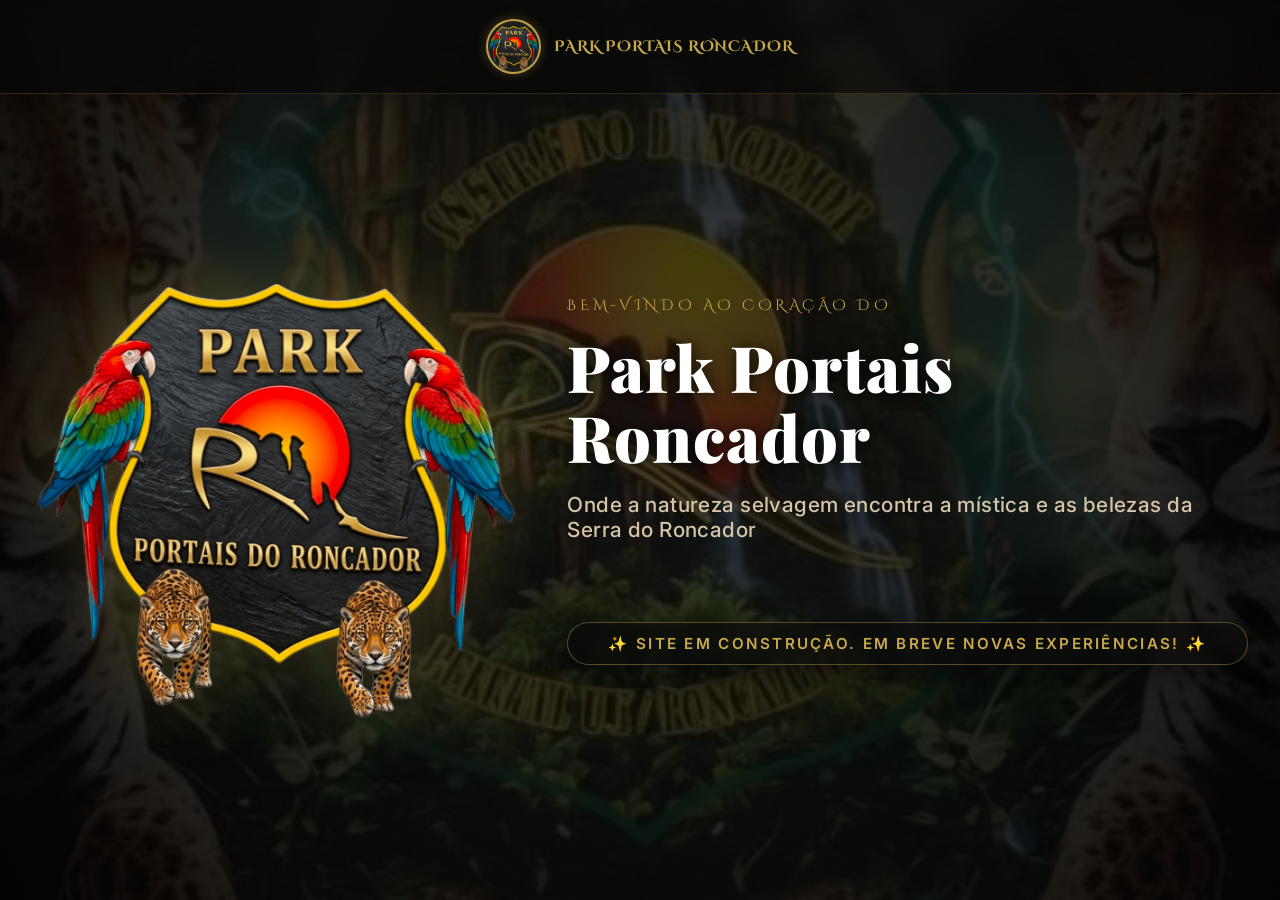
==== commit 26670911: "UpDate Create Index Temp" ====
--- a/index.html
+++ b/index.html
@@ -3,391 +3,262 @@
 <head>
   <meta charset="UTF-8" />
   <meta name="viewport" content="width=device-width, initial-scale=1.0" />
-  <title>Park Portais do Roncador | Portal de Turismo</title>
-  <meta name="description" content="Park Portais Roncador: experiências de aventura, bem-estar e misticismo no coração da natureza. Retiros espirituais, trilhas selvagens e cura em portais sagrados." />
+  <title>Park Portais do Roncador | Em Breve</title>
+  <meta name="description" content="Site em construção. Em breve novas experiências de aventura, bem-estar e misticismo no coração da natureza." />
   
   <link rel="icon" type="image/x-icon" href="assets/hero/logo.ico" />
   <link rel="shortcut icon" href="assets/hero/logo.ico" />
   
-  <meta property="og:title" content="Park Portais Roncador | Portal de Turismo Místico" />
-  <meta property="og:description" content="Descubra experiências de aventura, bem-estar e misticismo no coração da natureza. Retiros espirituais, trilhas selvagens e portais sagrados." />
+  <meta property="og:title" content="Park Portais Roncador | Em Breve" />
+  <meta property="og:description" content="Site em construção. Aguarde nossas novidades." />
   <meta property="og:image" content="assets/hero/logo.png" />
   <meta property="og:url" content="https://parkportaisroncador.com" />
   <meta property="og:type" content="website" />
-  <meta name="twitter:card" content="summary_large_image" />
-  <meta name="twitter:title" content="Park Portais Roncador" />
-  <meta name="twitter:description" content="Experiências de aventura, bem-estar e misticismo. Reserve sua jornada transformadora." />
-  <meta name="twitter:image" content="assets/hero/logo.png" />
   
   <link rel="preconnect" href="https://fonts.googleapis.com" />
   <link rel="preconnect" href="https://fonts.gstatic.com" crossorigin />
   <link rel="stylesheet" href="style.css" />
+
+  <style>
+    /* Estilos Exclusivos para a Landing Page de "Em Breve" */
+    html, body {
+      margin: 0;
+      padding: 0;
+      width: 100%;
+      height: 100vh; /* Trava a altura para 100% da tela */
+      overflow: hidden; /* Remove a barra de rolagem */
+      background-color: #050505;
+    }
+
+    /* Centralização do Header */
+    .teaser-header {
+      position: fixed;
+      top: 0;
+      left: 0;
+      width: 100%;
+      display: flex;
+      justify-content: center; /* Centraliza o conteúdo */
+      align-items: center;
+      padding: 1.2rem 0;
+      background: rgba(5, 5, 5, 0.6);
+      backdrop-filter: blur(12px);
+      -webkit-backdrop-filter: blur(12px);
+      border-bottom: 1px solid rgba(201, 168, 76, 0.2);
+      z-index: 100;
+    }
+
+    .teaser-header .brand {
+      display: flex;
+      align-items: center;
+      gap: 0.8rem;
+      text-decoration: none;
+      font-family: "Cinzel Decorative", serif;
+      text-transform: uppercase;
+      letter-spacing: 0.07em;
+    }
+
+    .teaser-header .logo-container {
+      width: 55px;
+      height: 55px;
+      border-radius: 50%;
+      border: 2px solid rgba(201, 168, 76, 0.95);
+      background: rgba(255, 255, 255, 0.08);
+      display: flex;
+      align-items: center;
+      justify-content: center;
+      overflow: hidden;
+    }
+
+    .teaser-header .brand-logo {
+      width: 100%;
+      height: 100%;
+      object-fit: contain;
+    }
+
+    .teaser-header .brand-text {
+      font-size: 0.95rem;
+      color: #c9a84c;
+      font-weight: 600;
+    }
+
+    /* Layout Principal (Duas Colunas) */
+    .teaser-main {
+      position: relative;
+      width: 100%;
+      height: 100%;
+      display: flex;
+      align-items: center;
+      justify-content: center;
+    }
+
+    .teaser-bg {
+      position: absolute;
+      inset: 0;
+      background-image: url('assets/hero/hero1.jpg'); /* Altere se preferir outra imagem de fundo */
+      background-size: cover;
+      background-position: center;
+      filter: brightness(0.35);
+      z-index: 1;
+    }
+
+    .teaser-overlay {
+      position: absolute;
+      inset: 0;
+      background: radial-gradient(circle at center, transparent 0%, rgba(0,0,0,0.8) 100%);
+      z-index: 2;
+    }
+
+    .teaser-content {
+      position: relative;
+      z-index: 3;
+      display: grid;
+      grid-template-columns: 1.1fr 1fr; /* Damos mais espaço para a coluna do logo */
+      gap: 3rem; /* Reduzi levemente o espaço entre as colunas */
+      width: 100%;
+      max-width: 1300px; /* Área total um pouco mais larga */
+      padding: 0 2rem;
+      margin-top: 60px; 
+      align-items: center;
+    }
+
+    /* Coluna Esquerda: Logo Gigante */
+    .teaser-logo-box {
+      display: flex;
+      justify-content: flex-end;
+    }
+
+    .teaser-logo-box img {
+      width: 100%;
+      max-width: 600px; /* Aumentado para dar o destaque merecido! */
+      height: auto;
+      filter: drop-shadow(0 0 35px rgba(201, 168, 76, 0.25));
+      animation: floatLogo 6s ease-in-out infinite;
+    }
+
+    @keyframes floatLogo {
+      0%, 100% { transform: translateY(0); }
+      50% { transform: translateY(-15px); }
+    }
+
+    /* Coluna Direita: Textos */
+    .teaser-text-box {
+      text-align: left;
+    }
+
+    .teaser-text-box .hero-tag {
+      color: #c9a84c;
+      letter-spacing: 0.24em;
+      font-family: "Cinzel Decorative", serif;
+      text-transform: uppercase;
+      font-size: 0.95rem;
+      margin-bottom: 1rem;
+    }
+
+    .teaser-text-box .hero-title {
+      font-family: "Playfair Display", serif;
+      font-size: clamp(3rem, 5vw, 4.5rem);
+      line-height: 1.1;
+      font-weight: 900;
+      color: #fff;
+      text-shadow: 1px 1px 15px rgba(0, 0, 0, 0.8);
+      margin: 0 0 1.2rem 0;
+    }
+
+    .teaser-text-box .hero-sub {
+      font-size: clamp(1.1rem, 2vw, 1.3rem);
+      color: #d4c5a9;
+      font-weight: 500;
+      margin-bottom: 2.5rem;
+    }
+
+    /* Ajuste de Alinhamento e Fonte do Badge */
+    .teaser-badge {
+      display: inline-block;
+      margin-top: 2.5rem;
+      padding: 0.7rem 2.5rem; /* Reduz padding vertical de 1rem para 0.7rem para garantir uma linha */
+      border: 1px solid rgba(201, 168, 76, 0.4);
+      background: rgba(10, 10, 10, 0.65);
+      border-radius: 999px;
+      backdrop-filter: blur(8px);
+      box-shadow: 0 10px 30px rgba(0,0,0,0.5);
+      
+      /* Estilos de Texto e Fonte */
+      color: var(--gold);
+      letter-spacing: 0.15em;
+      text-transform: uppercase;
+      font-size: 0.95rem;
+      font-weight: 600; /* Re-add bold weight from original strong tag */
+      white-space: nowrap; /* FORÇA O TEXTO EM UMA ÚNICA LINHA */
+    }
+
+    /* Responsividade para telas menores */
+    @media (max-width: 960px) {
+      .teaser-content {
+        grid-template-columns: 1fr;
+        text-align: center;
+        gap: 2rem;
+        margin-top: 80px;
+      }
+      .teaser-logo-box {
+        justify-content: center;
+      }
+      .teaser-logo-box img {
+        max-width: 300px;
+      }
+      .teaser-text-box {
+        text-align: center;
+      }
+      /* Em telas pequenas, permitimos rolagem caso a tela seja muito baixa */
+      html, body {
+        height: auto;
+        min-height: 100vh;
+        overflow-y: auto; 
+      }
+      .teaser-main {
+        padding: 6rem 0 3rem 0;
+      }
+      
+      /* Re-alinha o badge no mobile */
+      .teaser-badge {
+          white-space: normal; /* Permite quebrar linha em telas muito pequenas */
+          padding: 1rem 1.5rem;
+      }
+    }
+  </style>
 </head>
 <body>
-  <header id="header">
-    <div class="nav-wrap container">
-      <a href="#" class="brand">
-        <div class="logo-container">
-          <img id="brandLogo" class="brand-logo" src="assets/hero/logo.png" alt="Logo Park Portais Roncador" onerror="handleLogoError(this)" />
-        </div>
-        <span class="brand-text">Park Portais Roncador</span>
-      </a>
+
+  <header class="teaser-header">
+    <a href="#" class="brand">
+      <div class="logo-container">
+        <img class="brand-logo" src="assets/hero/logo.png" alt="Logo Park Portais Roncador" />
+      </div>
+      <span class="brand-text">Park Portais Roncador</span>
+    </a>
+  </header>
+
+  <main class="teaser-main">
+    <div class="teaser-bg"></div>
+    <div class="teaser-overlay"></div>
+
+    <div class="teaser-content">
       
-      <nav class="menu-links" aria-label="Menu principal">
-        <a href="#galeria">Galeria</a>
-        <a href="#localizacao">Localização</a>
-        <a href="#contato">Contato</a>
-      </nav>
-      <a href="#contato" class="btn-reserve">Reserve sua Jornada</a>
-      <button class="hamburger" id="hamburger" aria-label="Abrir menu">
-        <div></div><div></div><div></div>
-      </button>
-    </div>
-  </header>
-
-  <div class="mobile-menu" id="mobileMenu" aria-label="Menu mobile">
-    <a href="#galeria">Galeria</a>
-    <a href="#localizacao">Localização</a>
-    <a href="#contato">Contato</a>
-    <a href="#contato" class="gold-btn" style="text-align:center;">Reserve sua Jornada</a>
-  </div>
-
-  <section id="hero">
-    <div class="hero-bg" id="heroBg" role="img" aria-label="Paisagem de Park Portais Roncador"></div>
-    <div class="overlay"></div>
-    <div class="hero-content">
-      <div class="hero-tag">BEM-VINDO AO CORAÇÃO DO</div>
-      <h1 class="hero-title">Park Portais Roncador</h1>
-      <p class="hero-sub">Onde a natureza selvagem encontra a cura ancestral</p>
-      <div class="hero-buttons">
-        <button class="outline-btn" id="playVideoBtn"><span>▶</span> Assista ao Vídeo</button>
+      <div class="teaser-logo-box">
+        <img src="assets/hero/logo.png" alt="Logotipo Completo Park Portais do Roncador" />
       </div>
-      <div class="hero-stats">
-        <div class="hero-stat" data-target="47"><strong>0</strong> Expedições</div>
-        <div class="hero-stat" data-target="1200"><strong>0</strong> Visitantes</div>
-        <div class="hero-stat" data-target="12"><strong>0</strong> Portais</div>
-      </div>
-    </div>
-    <div class="scroll-down" aria-hidden="true"></div>
-  </section>
-
-  <section id="sobre" class="container fade-up">
-    <div class="content">
-      <div class="about-text">
-        <div style="display:flex;align-items:center;gap:0.5rem;margin-bottom:0.8rem;font-size:0.99rem;color:var(--gold)">
-          <svg width="20" height="20" viewBox="0 0 24 24" fill="none" aria-hidden="true">
-            <path d="M6 12c2 8 10 8 12 0C16 4 8 4 6 12Z" stroke="#c9a84c" stroke-width="1.6" fill="none"></path>
-            <path d="M5 9c3 4 7 4 11 0" stroke="#c9a84c" stroke-width="1.6" fill="none"></path>
-          </svg>
-          <strong>Um Lugar Fora do Tempo</strong>
-        </div>
-        <h2>Um Lugar Fora do Tempo</h2>
-        <p>
-          No interior místico onde o cerrado abraça florestas ancestrais, o destino convida a uma imersão profunda
-          entre trilhas secretas e cachoeiras que ecoam lendas. Aqui, cada passo ativa energia telúrica e cura o corpo
-          e a alma com elementos naturais e saberes indígenas.
-        </p>
-        <p>
-          Descubra sítios arcanos, retiros de bem-estar e cerimônias sob céus estrelados, em uma jornada que equilibra
-          rusticidade, aventura e misticismo regional. Um refúgio para viajantes audazes e corações em busca de renovação.
-        </p>
-        <div class="info-icons">
-          <span>🏔 Altitude</span>
-          <span>🌿 Bioma</span>
-          <span>⭐ Avaliação média</span>
+
+      <div class="teaser-text-box">
+        <div class="hero-tag">Bem-vindo ao coração do</div>
+        <h1 class="hero-title">Park Portais<br>Roncador</h1>
+        <p class="hero-sub">Onde a natureza selvagem encontra a mística e as belezas da Serra do Roncador</p>
+        
+        <div class="teaser-badge">
+          ✨ Site em construção. Em breve novas experiências! ✨
         </div>
       </div>
-      <div class="sobre-img">
-        <img src="https://picsum.photos/600/700?random=10" loading="lazy" alt="Paisagem de natureza selvagem" />
-      </div>
+
     </div>
-  </section>
-
-  <section id="galeria" class="container fade-up">
-    <h2 class="section-title">Sinta a Energia do Lugar</h2>
-    <div class="filters">
-      <button class="gallery-filter active" data-category="todos">Todos</button>
-      <button class="gallery-filter" data-category="natureza">Natureza</button>
-      <button class="gallery-filter" data-category="cura">Cura</button>
-      <button class="gallery-filter" data-category="mistic">Místico</button>
-    </div>
-    <div class="gallery-grid" id="galleryGrid">
-      <div class="gallery-item" data-category="natureza">
-        <img src="https://picsum.photos/400/500?random=11" loading="lazy" alt="Natureza selvagem" />
-        <div class="overlay"><p>🌿 Vida Silvestre</p></div>
-      </div>
-      <div class="gallery-item" data-category="cura">
-        <img src="https://picsum.photos/400/300?random=12" loading="lazy" alt="Banho de gongo" />
-        <div class="overlay"><p>🧘 Cura Tonal</p></div>
-      </div>
-      <div class="gallery-item" data-category="mistic">
-        <img src="https://picsum.photos/400/420?random=13" loading="lazy" alt="Portal sagrado" />
-        <div class="overlay"><p>✨ Portal Místico</p></div>
-      </div>
-      <div class="gallery-item" data-category="natureza">
-        <img src="https://picsum.photos/400/450?random=14" loading="lazy" alt="Cachoeira imersiva" />
-        <div class="overlay"><p>🌊 Cachoeira Secreta</p></div>
-      </div>
-      <div class="gallery-item" data-category="cura">
-        <img src="https://picsum.photos/400/380?random=15" loading="lazy" alt="Meditação na floresta" />
-        <div class="overlay"><p>🌙 Meditação Noturna</p></div>
-      </div>
-      <div class="gallery-item" data-category="mistic">
-        <img src="https://picsum.photos/400/510?random=16" loading="lazy" alt="Constelações ancestrais" />
-        <div class="overlay"><p>🌌 Constelações</p></div>
-      </div>
-      <div class="gallery-item" data-category="natureza">
-        <img src="https://picsum.photos/400/340?random=17" loading="lazy" alt="Trilha na selva" />
-        <div class="overlay"><p>🌾 Trilha Sagrada</p></div>
-      </div>
-      <div class="gallery-item" data-category="cura">
-        <img src="https://picsum.photos/400/520?random=18" loading="lazy" alt="Ritual de cura" />
-        <div class="overlay"><p>🕯️ Ritual de Cura</p></div>
-      </div>
-      <div class="gallery-item" data-category="mistic">
-        <img src="https://picsum.photos/400/320?random=19" loading="lazy" alt="Geoglifo ancestral" />
-        <div class="overlay"><p>🌀 Geoglifo Ancestral</p></div>
-      </div>
-    </div>
-  </section>
-
-  <div class="lightbox" id="lightbox" role="dialog" aria-modal="true" aria-label="Visualização de galeria">
-    <div class="lightbox-content">
-      <button class="lightbox-close" aria-label="Fechar">✕</button>
-      <button class="lightbox-btn lightbox-prev" aria-label="Anterior">‹</button>
-      <img src="" alt="Imagem ampliada" id="lightboxImage" />
-      <button class="lightbox-btn lightbox-next" aria-label="Próximo">›</button>
-    </div>
-  </div>
-
-  <section id="depoimentos" class="container fade-up">
-    <h2 class="section-title">Vozes de Quem Viveu</h2>
-    <div class="carousel-wrap">
-      <div class="carousel-track" id="carouselTrack">
-        <article class="slide active">
-          <div class="slide-img">
-            <img src="https://picsum.photos/100/100?random=21" alt="Cliente 1">
-          </div>
-          <div class="slide-content">
-            <h3>Letícia - São Paulo</h3>
-            <div class="stars">⭐⭐⭐⭐⭐</div>
-            <p>Uma viagem transformadora. Retiros, caminhadas e cerimônias xamânicas me reconectaram com meu propósito.</p>
-          </div>
-        </article>
-        <article class="slide">
-          <div class="slide-img">
-            <img src="https://picsum.photos/100/100?random=22" alt="Cliente 2">
-          </div>
-          <div class="slide-content">
-            <h3>Marcos - Rio de Janeiro</h3>
-            <div class="stars">⭐⭐⭐⭐⭐</div>
-            <p>O acampamento sob estrelados e o banho de gongo foram espetaculares. Equipe atenciosa e local mágico.</p>
-          </div>
-        </article>
-        <article class="slide">
-          <div class="slide-img">
-            <img src="https://picsum.photos/100/100?random=23" alt="Cliente 3">
-          </div>
-          <div class="slide-content">
-            <h3>Ana - Curitiba</h3>
-            <div class="stars">⭐⭐⭐⭐⭐</div>
-            <p>Experiência mística profunda, com guias sensíveis e ambientes que acariciam a alma. Recomendo 100%.</p>
-          </div>
-        </article>
-        <article class="slide">
-          <div class="slide-img">
-            <img src="https://picsum.photos/100/100?random=24" alt="Cliente 4">
-          </div>
-          <div class="slide-content">
-            <h3>Rafael - Brasília</h3>
-            <div class="stars">⭐⭐⭐⭐⭐</div>
-            <p>Encontrei paz e energia em cada ritual. A sensação de estar num outro mundo é real.</p>
-          </div>
-        </article>
-      </div>
-      <div class="testimonial-dots" id="testimonialDots"></div>
-    </div>
-  </section>
-
-  <section id="localizacao" class="container fade-up">
-    <h2 class="section-title">Encontre Seu Caminho</h2>
-    <div class="location-wrap">
-      <div class="map-card">
-        <svg viewBox="0 0 860 520" xmlns="http://www.w3.org/2000/svg" role="img" aria-label="Mapa conceitual">
-          <defs>
-            <linearGradient id="riverGrad" x1="0%" y1="0%" x2="100%" y2="100%">
-              <stop offset="0%" stop-color="#6fb8ff" />
-              <stop offset="100%" stop-color="#0c74d8" />
-            </linearGradient>
-          </defs>
-          <rect x="0" y="0" width="860" height="520" rx="18" fill="#1a3a1a" />
-          <path d="M70,440 C180,350 260,310 360,390 S540,460 650,380" fill="none" stroke="url(#riverGrad)" stroke-width="12" stroke-linecap="round" />
-          <path d="M90,80 L210,110 L320,60 L420,100 L520,40 L620,90" fill="none" stroke="#d4c5a9" stroke-width="9" stroke-dasharray="12 10" />
-          <circle cx="160" cy="110" r="12" fill="#f5f0e8" />
-          <text x="175" y="115" fill="#fff" font-size="16" font-family='Inter'>Cidade A</text>
-          <circle cx="540" cy="170" r="12" fill="#f5f0e8" />
-          <text x="555" y="175" fill="#fff" font-size="16" font-family='Inter'>Cidade B</text>
-          <circle cx="350" cy="390" r="16" fill="#c9a84c" />
-          <text x="372" y="394" fill="#fff" font-size="16" font-family='Inter' font-weight="600">Destino</text>
-          <circle cx="350" cy="390" r="10" fill="#ffeca1">
-            <animate attributeType="XML" attributeName="r" from="10" to="18" dur="1s" repeatCount="indefinite" />
-            <animate attributeType="XML" attributeName="opacity" from="0.7" to="0.15" dur="1s" repeatCount="indefinite" />
-          </circle>
-        </svg>
-        <div class="legend">Mapa conceitual: rios azuis, estradas douradas e destino místico em pulso.</div>
-      </div>
-      <div class="tabs">
-        <div class="tab-btns">
-          <button class="tab-btn active" data-tab="avião">✈ De Avião</button>
-          <button class="tab-btn" data-tab="carro">🚗 De Carro</button>
-        </div>
-        <div class="tab-content" id="tabAvião">
-          <p><strong>Aeroporto mais próximo:</strong> Aeroporto Regional de Tarumã (85 km)</p>
-          <p><strong>Tempo estimado:</strong> 1h45m via BR-153</p>
-          <p><strong>Companhias:</strong> Azul, Latam, Gol</p>
-        </div>
-        <div class="tab-content" id="tabCarro" style="display:none;">
-          <p><strong>Rodovias:</strong> BR-153 e GO-060</p>
-          <p><strong>Pontos de referência:</strong> Pedra do Santuário, Mirante do Sol</p>
-          <p><strong>Pedágio estimado:</strong> R$ 52,00 (ida)</p>
-        </div>
-        <div class="tip-card">
-          <i>☀️</i>
-          <p>Melhor época: abril a junho e setembro a novembro, com clima fresco, céu limpo e trilhas acessíveis.</p>
-        </div>
-      </div>
-    </div>
-  </section>
-
-  <section id="contato" class="container fade-up">
-    <h2 class="section-title">Contato</h2>
-    <div class="contact-wrap">
-      <div class="form-card">
-        <h2>Inicie Sua Jornada</h2>
-        <div id="successMsg" class="success-message">Mensagem enviada com sucesso! Em breve entraremos em contato.</div>
-        
-        <form id="contactForm" novalidate>
-          <input type="hidden" name="_captcha" value="false">
-          <input type="text" name="_honey" style="display:none">
-
-          <div class="field-group">
-            <input type="text" id="name" name="Nome" required placeholder=" " />
-            <label for="name">Nome</label>
-            <div class="error-msg">Campo obrigatório</div>
-          </div>
-          <div class="field-group">
-            <input type="email" id="email" name="Email" required placeholder=" " />
-            <label for="email">E-mail</label>
-            <div class="error-msg">Digite um email válido</div>
-          </div>
-          <div class="field-group">
-            <input type="tel" id="phone" name="Telefone" required placeholder=" " pattern="\d{8,15}" />
-            <label for="phone">Telefone/WhatsApp</label>
-            <div class="error-msg">Digite um telefone válido</div>
-          </div>
-          <div class="field-group">
-            <select id="experience" name="Experiência" required>
-              <option value="" disabled selected></option>
-              <option value="aventura">Aventura</option>
-              <option value="cura">Cura</option>
-              <option value="misticismo">Misticismo</option>
-              <option value="imersaototal">Imersão Total</option>
-            </select>
-            <label for="experience">Tipo de Experiência</label>
-            <div class="error-msg">Selecione uma opção</div>
-          </div>
-          <div class="field-group">
-            <input type="date" id="date" name="Data" required />
-            <label for="date">Data Desejada</label>
-            <div class="error-msg">Informe uma data</div>
-          </div>
-          <div class="field-group">
-            <textarea id="message" name="Mensagem" required placeholder=" "></textarea>
-            <label for="message">Mensagem</label>
-            <div class="error-msg">Campo obrigatório</div>
-          </div>
-          <button type="submit" class="submit-btn" id="submitBtn">
-            Iniciar Minha Jornada 🧭
-          </button>
-        </form>
-      </div>
-
-      <aside class="contact-card">
-        <h2>Contato Rápido</h2>
-        <ul class="contact-list">
-          <li>
-            <svg xmlns="http://www.w3.org/2000/svg" width="16" height="16" fill="#c9a84c" viewBox="0 0 24 24"><path d="M17.472 14.382c-.297-.149-1.758-.867-2.03-.967-.273-.099-.471-.148-.67.15-.197.297-.767.966-.94 1.164-.173.199-.347.223-.644.075-.297-.15-1.255-.463-2.39-1.475-.883-.788-1.48-1.761-1.653-2.059-.173-.297-.018-.458.13-.606.134-.133.298-.347.446-.52.149-.174.198-.298.298-.497.099-.198.05-.371-.025-.52-.075-.149-.669-1.612-.916-2.207-.242-.579-.487-.5-.669-.51a5.8 5.8 0 0 0-.57-.01c-.198 0-.52.074-.792.372-.272.297-1.04 1.016-1.04 2.479 0 1.462 1.065 2.875 1.213 3.074.149.198 2.096 3.2 5.077 4.487.709.306 1.262.489 1.694.625.712.227 1.36.195 1.871.118.571-.085 1.758-.719 2.006-1.413.248-.694.248-1.289.173-1.413-.074-.124-.272-.198-.57-.347m-5.421 7.403h-.004a9.87 9.87 0 0 1-5.031-1.378l-.361-.214-3.741.982.998-3.648-.235-.374a9.86 9.86 0 0 1-1.51-5.26c.001-5.45 4.436-9.884 9.888-9.884 2.64 0 5.122 1.03 6.988 2.898a9.825 9.825 0 0 1 2.893 6.994c-.003 5.45-4.437 9.884-9.885 9.884m8.413-18.297A11.815 11.815 0 0 0 12.05 0C5.495 0 .16 5.335.157 11.892c0 2.096.547 4.142 1.588 5.945L.057 24l6.305-1.654a11.882 11.882 0 0 0 5.683 1.448h.005c6.554 0 11.89-5.335 11.893-11.893a11.821 11.821 0 0 0-3.48-8.413Z"/></svg>
-            <strong>WhatsApp:</strong> 
-            <a class="whatsapp-btn" href="https://wa.me/5581999207087" target="_blank" rel="noopener">Converse Agora</a>
-          </li>
-          <li>
-            <svg xmlns="http://www.w3.org/2000/svg" width="16" height="16" fill="#c9a84c" viewBox="0 0 24 24"><path d="M12 2.163c3.204 0 3.584.012 4.85.07 3.252.148 4.771 1.691 4.919 4.919.058 1.265.069 1.645.069 4.849 0 3.205-.012 3.584-.069 4.849-.149 3.225-1.664 4.771-4.919 4.919-1.266.058-1.644.07-4.85.07-3.204 0-3.584-.012-4.849-.07-3.26-.149-4.771-1.699-4.919-4.92-.058-1.265-.07-1.644-.07-4.849 0-3.204.013-3.583.07-4.849.149-3.227 1.664-4.771 4.919-4.919 1.266-.057 1.645-.069 4.849-.069zM12 0C8.741 0 8.333.014 7.053.072 2.695.272.273 2.69.073 7.052.014 8.333 0 8.741 0 12c0 3.259.014 3.668.072 4.948.2 4.358 2.618 6.78 6.98 6.98C8.333 23.986 8.741 24 12 24c3.259 0 3.668-.014 4.948-.072 4.354-.2 6.782-2.618 6.979-6.98.059-1.28.073-1.689.073-4.948 0-3.259-.014-3.667-.072-4.947-.196-4.354-2.617-6.78-6.979-6.98C15.668.014 15.259 0 12 0zm0 5.838a6.162 6.162 0 1 0 0 12.324 6.162 6.162 0 0 0 0-12.324zM12 16a4 4 0 1 1 0-8 4 4 0 0 1 0 8zm6.406-11.845a1.44 1.44 0 1 0 0 2.881 1.44 1.44 0 0 0 0-2.881z"/></svg>
-            <strong>Instagram:</strong> 
-            <a href="https://instagram.com/parkportaisroncador" target="_blank" rel="noopener">@parkportaisroncador</a>
-          </li>
-          <li>
-            <svg width="16" height="16" fill="#c9a84c" viewBox="0 0 24 24"><path d="M22 6c0-1.1-.9-2-2-2H4c-1.1 0-2 .9-2 2v12c0 1.1.9 2 2 2h16c1.1 0 2-.9 2-2V6zm-2 0l-8 5-8-5h16zm0 12H4V8l8 5 8-5v10z"/></svg>
-            <strong>Email:</strong> 
-            <a href="mailto:contato@parkportaisroncador.com.br?subject=Reserva%20Park%20Portais%20Roncador">contato@parkportaisroncador.com.br</a>
-          </li>
-          <li>
-            <svg width="16" height="16" fill="#c9a84c" viewBox="0 0 24 24"><path d="M6.62 10.79c1.44 2.83 3.76 5.14 6.59 6.59l2.2-2.2c.27-.27.67-.36 1.02-.24 1.12.37 2.33.57 3.57.57.55 0 1 .45 1 1V20c0 .55-.45 1-1 1-9.39 0-17-7.61-17-17 0-.55.45-1 1-1h3.5c.55 0 1 .45 1 1 0 1.25.2 2.45.57 3.57.11.35.03.74-.25 1.02l-2.2 2.2z"/></svg>
-            <strong>Telefone:</strong> 
-            <span>+55 (81) 99920-7087</span>
-          </li>
-          <li>
-            <svg width="16" height="16" fill="#c9a84c" viewBox="0 0 24 24"><path d="M18 16.08c-.76 0-1.44.3-1.96.77L8.91 12.7c.05-.23.09-.46.09-.7s-.04-.47-.09-.7l7.05-4.11c.54.5 1.25.81 2.04.81 1.66 0 3-1.34 3-3s-1.34-3-3-3-3 1.34-3 3c0 .24.04.47.09.7L8.04 9.81C7.5 9.31 6.79 9 6 9c-1.66 0-3 1.34-3 3s1.34 3 3 3c.79 0 1.5-.31 2.04-.81l7.12 4.16c-.05.21-.08.43-.08.65 0 1.61 1.31 2.92 2.92 2.92s2.92-1.31 2.92-2.92c0-1.61-1.31-2.92-2.92-2.92z"/></svg>
-            <strong>Compartilhe:</strong> 
-            <span style="display: flex; gap: 0.6rem; align-items: center;">
-              <a class="whatsapp-btn" href="https://wa.me/?text=Visite%20Park%20Portais%20Roncador%20https%3A%2F%2Fparkportaisroncador.com" target="_blank" rel="noopener" style="padding: 0.3rem 0.6rem; font-size: 0.8rem;">WhatsApp</a>
-            </span>
-          </li>
-          <li>
-            <svg width="16" height="16" fill="#c9a84c" viewBox="0 0 24 24"><path d="M11.99 2C6.47 2 2 6.48 2 12s4.47 10 9.99 10C17.52 22 22 17.52 22 12S17.52 2 11.99 2zM12 20c-4.42 0-8-3.58-8-8s3.58-8 8-8 8 3.58 8 8-3.58 8-8 8zm.5-13H11v6l5.25 3.15.75-1.23-4.5-2.67z"/></svg>
-            <strong>Atendimento:</strong> 
-            <span>Seg-Sex 9h-19h</span>
-          </li>
-        </ul>
-
-        <div class="trust-badges">
-          <span>100% Seguro</span>
-          <span>Pagamento Parcelado</span>
-          <span>Cancelamento Flexível</span>
-        </div>
-      </aside>
-    </div>
-  </section>
-
-  <footer>
-    <div class="container footer-grid">
-      <div class="footer-col">
-        <h4>Park Portais Roncador</h4>
-        <p>Agência boutique de turismo místico de luxo, para almas que buscam transformação.</p>
-      </div>
-      <div class="footer-col">
-        <h4>Links Rápidos</h4>
-        <ul class="footer-links">
-          <li><a href="#galeria">Galeria</a></li>
-          <li><a href="#localizacao">Localização</a></li>
-          <li><a href="#contato">Contato</a></li>
-        </ul>
-      </div>
-      <div class="footer-col">
-        <h4>Newsletter</h4>
-        <p>Receba ofertas e rituais exclusivos.</p>
-        <div class="newsletter">
-          <input type="email" id="newsletterEmail" placeholder="Seu e-mail" />
-          <button id="newsletterBtn">Inscrever</button>
-        </div>
-      </div>
-    </div>
-    <div class="container footer-bar">
-      <small>&copy; 2026 Território Sagrado. Todos os direitos reservados.</small>
-      <small>Política de privacidade • Termos • Feito com ❤️ para quem busca o extraordinário</small>
-    </div>
-  </footer>
-
-  <button class="top-btn" id="topBtn" aria-label="Voltar ao topo">↑</button>
+  </main>
 
   <script src="script.js"></script>
 </body>
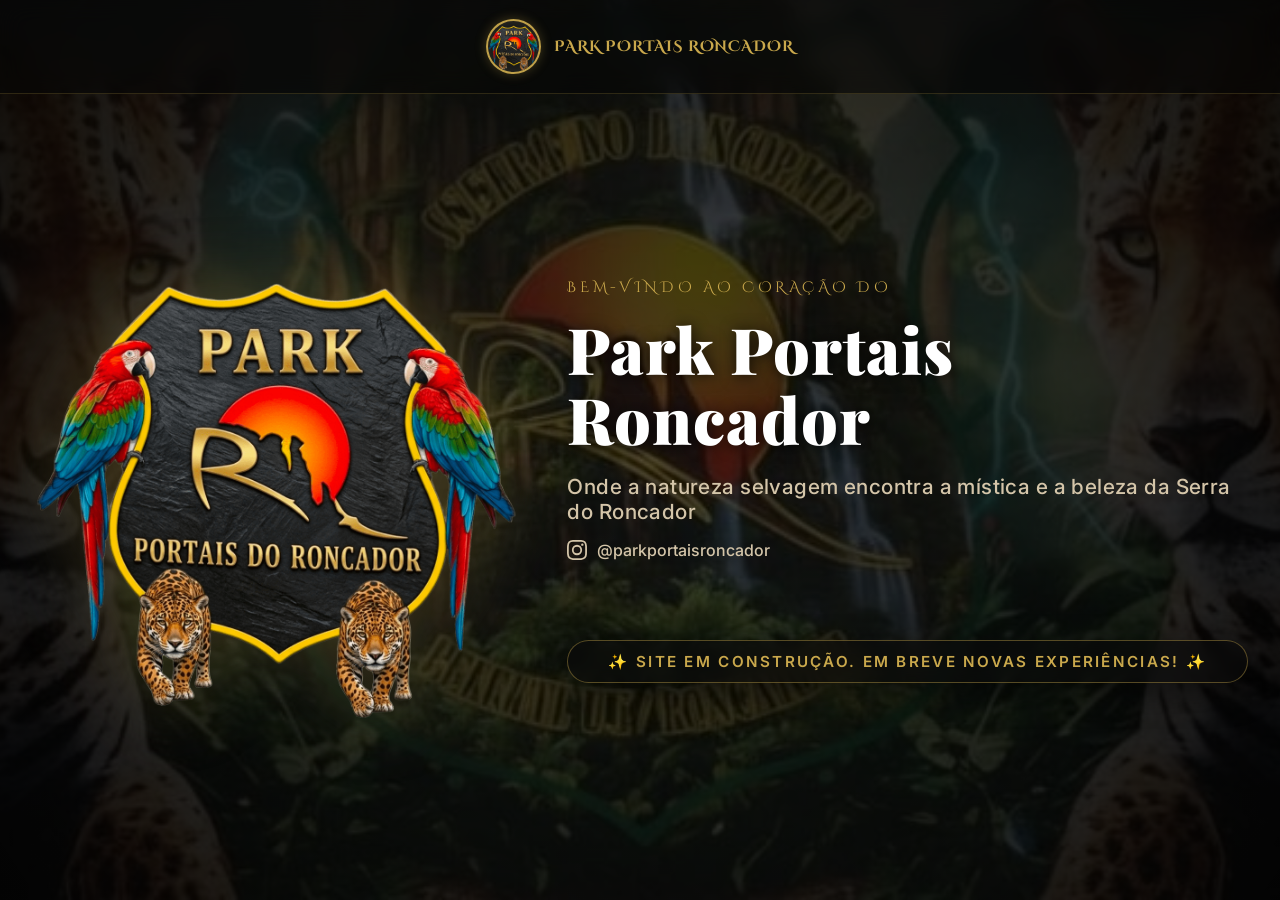
==== commit 4013e81f: "UpDate Index Temp Insta Link" ====
--- a/index.html
+++ b/index.html
@@ -112,12 +112,12 @@
       position: relative;
       z-index: 3;
       display: grid;
-      grid-template-columns: 1.1fr 1fr; /* Damos mais espaço para a coluna do logo */
-      gap: 3rem; /* Reduzi levemente o espaço entre as colunas */
-      width: 100%;
-      max-width: 1300px; /* Área total um pouco mais larga */
+      grid-template-columns: 1.1fr 1fr; /* Mais espaço para o logo */
+      gap: 3rem; /* Espaço entre as colunas */
+      width: 100%;
+      max-width: 1300px; /* Área total */
       padding: 0 2rem;
-      margin-top: 60px; 
+      margin-top: 60px; /* Compensar o header */
       align-items: center;
     }
 
@@ -168,14 +168,36 @@
       font-size: clamp(1.1rem, 2vw, 1.3rem);
       color: #d4c5a9;
       font-weight: 500;
-      margin-bottom: 2.5rem;
+      margin-bottom: 1rem; /* Espaço reduzido para o Instagram */
+    }
+
+    /* Estilo para o link do Instagram na página de Teaser */
+    .teaser-instagram-link {
+      display: inline-flex;
+      align-items: center;
+      gap: 0.6rem;
+      margin-top: 0;
+      margin-bottom: 2.5rem; /* Espaçamento acima do badge */
+      color: #d4c5a9; /* Cor base (var(--stone)) */
+      font-weight: 500;
+      font-size: 1rem;
+      text-decoration: none;
+      transition: color 0.3s ease;
+    }
+    .teaser-instagram-link:hover {
+      color: #c9a84c; /* Cor de hover (var(--gold)) */
+    }
+    .teaser-instagram-link svg {
+      fill: currentColor; /* Herda a cor do link */
+      width: 20px;
+      height: 20px;
     }
 
     /* Ajuste de Alinhamento e Fonte do Badge */
     .teaser-badge {
       display: inline-block;
       margin-top: 2.5rem;
-      padding: 0.7rem 2.5rem; /* Reduz padding vertical de 1rem para 0.7rem para garantir uma linha */
+      padding: 0.7rem 2.5rem;
       border: 1px solid rgba(201, 168, 76, 0.4);
       background: rgba(10, 10, 10, 0.65);
       border-radius: 999px;
@@ -183,11 +205,11 @@
       box-shadow: 0 10px 30px rgba(0,0,0,0.5);
       
       /* Estilos de Texto e Fonte */
-      color: var(--gold);
+      color: #c9a84c; /* var(--gold) */
       letter-spacing: 0.15em;
       text-transform: uppercase;
       font-size: 0.95rem;
-      font-weight: 600; /* Re-add bold weight from original strong tag */
+      font-weight: 600;
       white-space: nowrap; /* FORÇA O TEXTO EM UMA ÚNICA LINHA */
     }
 
@@ -250,8 +272,13 @@
       <div class="teaser-text-box">
         <div class="hero-tag">Bem-vindo ao coração do</div>
         <h1 class="hero-title">Park Portais<br>Roncador</h1>
-        <p class="hero-sub">Onde a natureza selvagem encontra a mística e as belezas da Serra do Roncador</p>
+        <p class="hero-sub">Onde a natureza selvagem encontra a mística e a beleza da Serra do Roncador</p>
         
+        <a href="https://www.instagram.com/parkportaisdoroncador/" target="_blank" rel="noopener" class="teaser-instagram-link">
+            <svg xmlns="http://www.w3.org/2000/svg" viewBox="0 0 24 24"><path d="M12 2.163c3.204 0 3.584.012 4.85.07 3.252.148 4.771 1.691 4.919 4.919.058 1.265.069 1.645.069 4.849 0 3.205-.012 3.584-.069 4.849-.149 3.225-1.664 4.771-4.919 4.919-1.266.058-1.644.07-4.85.07-3.204 0 3.584-.012-4.849-.07-3.26-.149-4.771-1.699-4.919-4.92-.058-1.265-.07-1.644-.07-4.849 0-3.204.013-3.583.07-4.849.149-3.227 1.664-4.771 4.919-4.919 1.266-.057 1.645-.069 4.849-.069zM12 0C8.741 0 8.333.014 7.053.072 2.695.272.273 2.69.073 7.052.014 8.333 0 8.741 0 12c0 3.259.014 3.668.072 4.948.2 4.358 2.618 6.78 6.98 6.98C8.333 23.986 8.741 24 12 24c3.259 0 3.668-.014 4.948-.072 4.354-.2 6.782-2.618 6.979-6.98.059-1.28.073-1.689.073-4.948 0-3.259-.014-3.667-.072-4.947-.196-4.354-2.617-6.78-6.979-6.98C15.668.014 15.259 0 12 0zm0 5.838a6.162 6.162 0 1 0 0 12.324 6.162 6.162 0 0 0 0-12.324zM12 16a4 4 0 1 1 0-8 4 4 0 0 1 0 8zm6.406-11.845a1.44 1.44 0 1 0 0 2.881 1.44 1.44 0 0 0 0-2.881z"/></svg>
+            @parkportaisroncador
+        </a>
+
         <div class="teaser-badge">
           ✨ Site em construção. Em breve novas experiências! ✨
         </div>
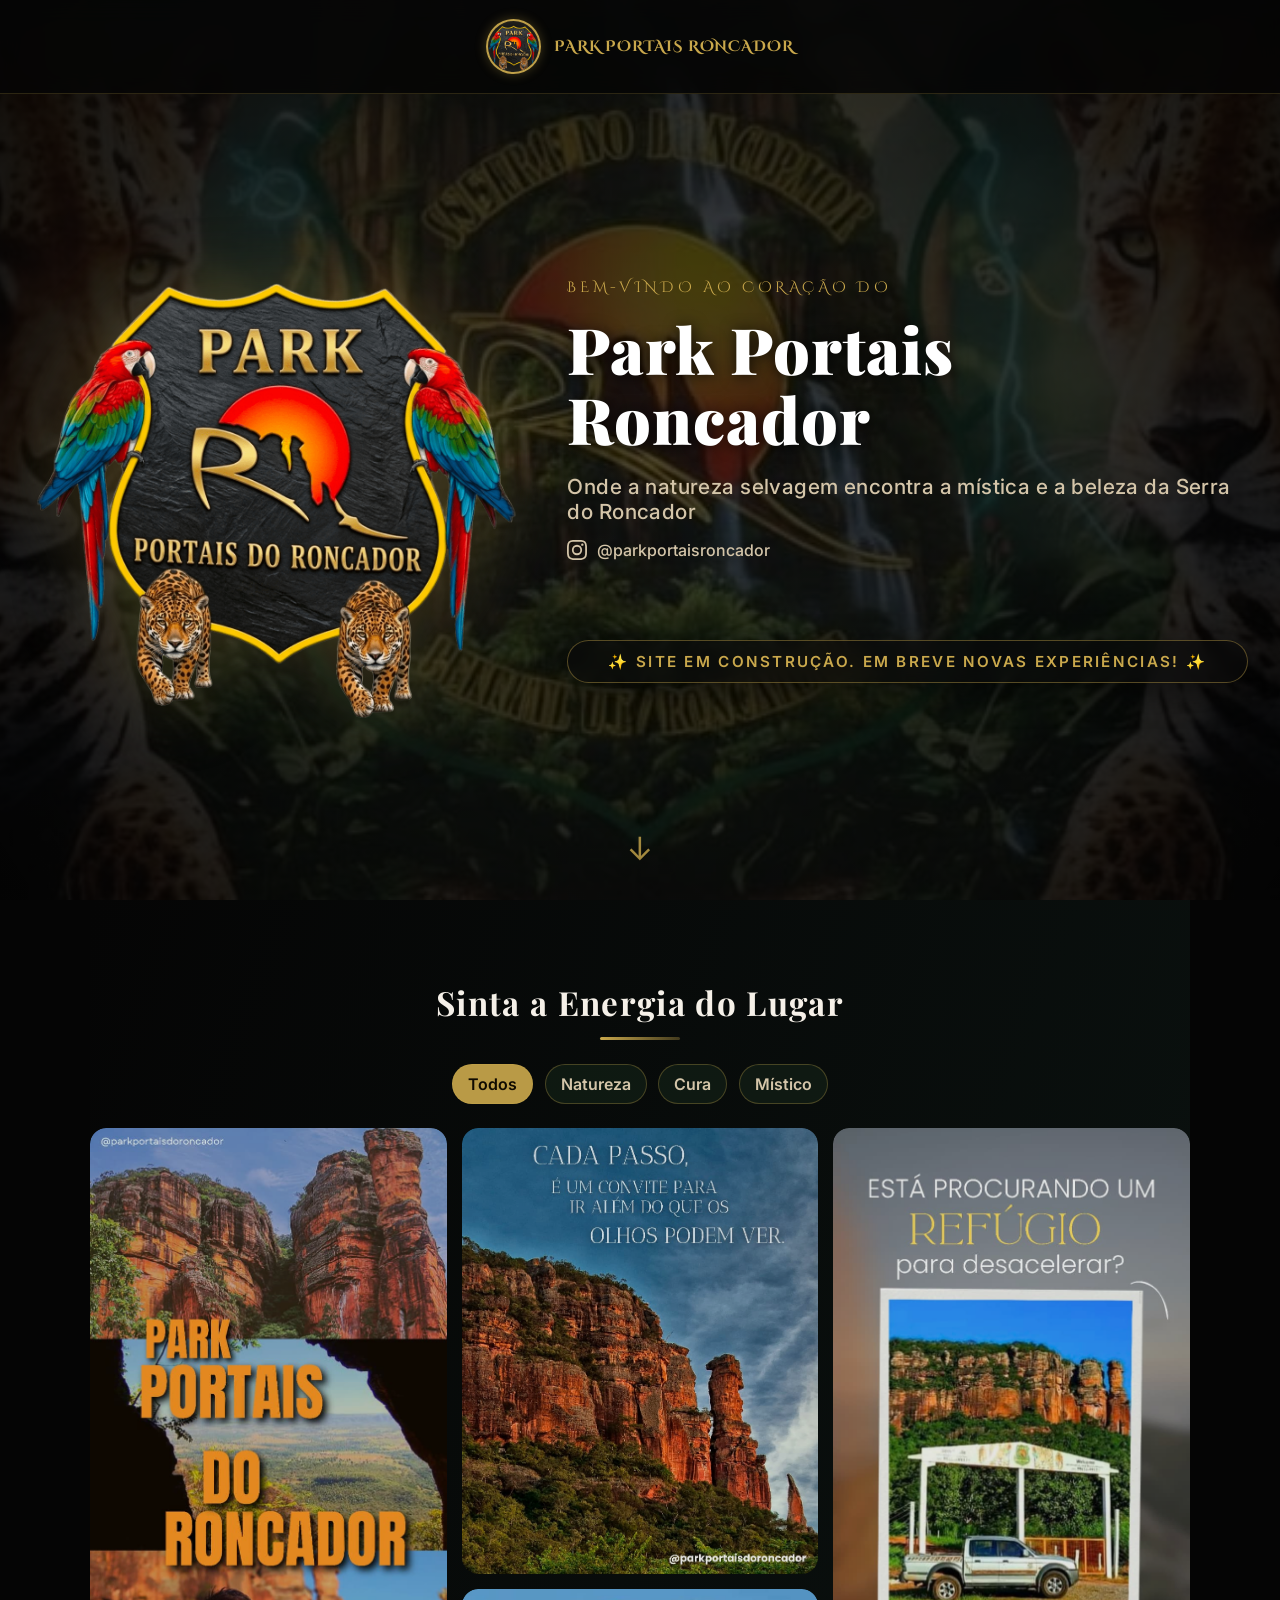
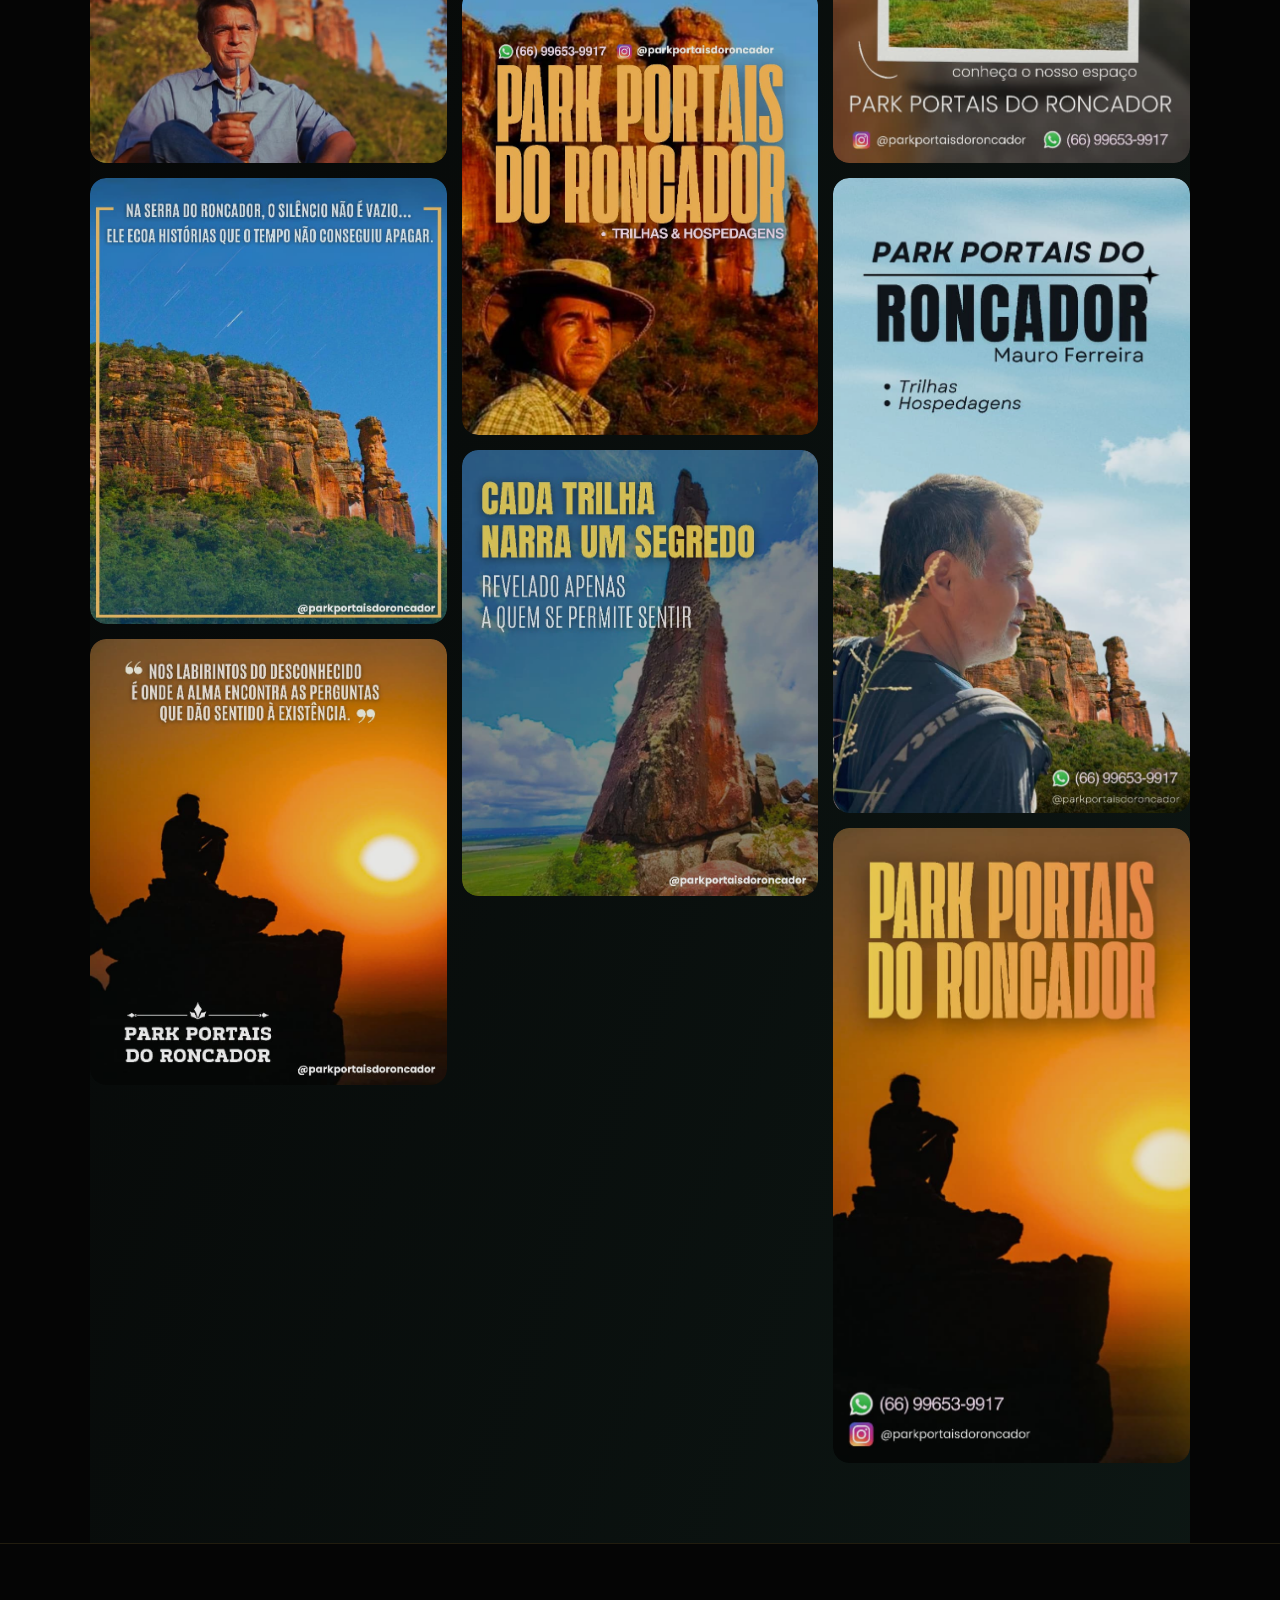
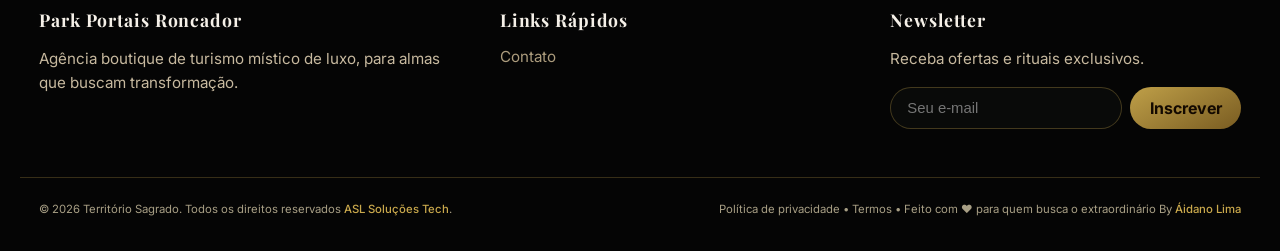
==== commit c2cc6be4: "Create Gallery and Footer Html" ====
--- a/index.html
+++ b/index.html
@@ -11,9 +11,14 @@
   
   <meta property="og:title" content="Park Portais Roncador | Em Breve" />
   <meta property="og:description" content="Site em construção. Aguarde nossas novidades." />
-  <meta property="og:image" content="assets/hero/logo.png" />
-  <meta property="og:url" content="https://parkportaisroncador.com" />
+  <meta property="og:image" content="https://parkportaisdoroncador.netlify.app/assets/hero/logo.png" />
+  <meta property="og:url" content="https://parkportaisdoroncador.netlify.app/" />
   <meta property="og:type" content="website" />
+  
+  <meta name="twitter:card" content="summary_large_image" />
+  <meta name="twitter:title" content="Park Portais Roncador | Em Breve" />
+  <meta name="twitter:description" content="Site em construção. Aguarde nossas novidades!" />
+  <meta name="twitter:image" content="https://parkportaisdoroncador.netlify.app/assets/hero/logo.png" />
   
   <link rel="preconnect" href="https://fonts.googleapis.com" />
   <link rel="preconnect" href="https://fonts.gstatic.com" crossorigin />
@@ -25,9 +30,10 @@
       margin: 0;
       padding: 0;
       width: 100%;
-      height: 100vh; /* Trava a altura para 100% da tela */
-      overflow: hidden; /* Remove a barra de rolagem */
       background-color: #050505;
+      scroll-behavior: smooth;
+      color: #f5f0e8;
+      font-family: "Inter", sans-serif;
     }
 
     /* Centralização do Header */
@@ -37,10 +43,10 @@
       left: 0;
       width: 100%;
       display: flex;
-      justify-content: center; /* Centraliza o conteúdo */
+      justify-content: center;
       align-items: center;
       padding: 1.2rem 0;
-      background: rgba(5, 5, 5, 0.6);
+      background: rgba(5, 5, 5, 0.85);
       backdrop-filter: blur(12px);
       -webkit-backdrop-filter: blur(12px);
       border-bottom: 1px solid rgba(201, 168, 76, 0.2);
@@ -81,11 +87,11 @@
       font-weight: 600;
     }
 
-    /* Layout Principal (Duas Colunas) */
+    /* Layout Principal: Hero Section */
     .teaser-main {
       position: relative;
       width: 100%;
-      height: 100%;
+      min-height: 100vh;
       display: flex;
       align-items: center;
       justify-content: center;
@@ -94,11 +100,12 @@
     .teaser-bg {
       position: absolute;
       inset: 0;
-      background-image: url('assets/hero/hero1.jpg'); /* Altere se preferir outra imagem de fundo */
+      background-image: url('assets/hero/hero1.jpg');
       background-size: cover;
       background-position: center;
       filter: brightness(0.35);
       z-index: 1;
+      transition: background-image 1.5s ease-in-out; 
     }
 
     .teaser-overlay {
@@ -112,12 +119,12 @@
       position: relative;
       z-index: 3;
       display: grid;
-      grid-template-columns: 1.1fr 1fr; /* Mais espaço para o logo */
-      gap: 3rem; /* Espaço entre as colunas */
+      grid-template-columns: 1.1fr 1fr;
+      gap: 3rem;
       width: 100%;
-      max-width: 1300px; /* Área total */
+      max-width: 1300px;
       padding: 0 2rem;
-      margin-top: 60px; /* Compensar o header */
+      margin-top: 60px;
       align-items: center;
     }
 
@@ -129,7 +136,7 @@
 
     .teaser-logo-box img {
       width: 100%;
-      max-width: 600px; /* Aumentado para dar o destaque merecido! */
+      max-width: 600px;
       height: auto;
       filter: drop-shadow(0 0 35px rgba(201, 168, 76, 0.25));
       animation: floatLogo 6s ease-in-out infinite;
@@ -168,32 +175,32 @@
       font-size: clamp(1.1rem, 2vw, 1.3rem);
       color: #d4c5a9;
       font-weight: 500;
-      margin-bottom: 1rem; /* Espaço reduzido para o Instagram */
-    }
-
-    /* Estilo para o link do Instagram na página de Teaser */
+      margin-bottom: 1rem;
+    }
+
+    /* Estilo para o link do Instagram */
     .teaser-instagram-link {
       display: inline-flex;
       align-items: center;
       gap: 0.6rem;
       margin-top: 0;
-      margin-bottom: 2.5rem; /* Espaçamento acima do badge */
-      color: #d4c5a9; /* Cor base (var(--stone)) */
+      margin-bottom: 2.5rem;
+      color: #d4c5a9;
       font-weight: 500;
       font-size: 1rem;
       text-decoration: none;
       transition: color 0.3s ease;
     }
     .teaser-instagram-link:hover {
-      color: #c9a84c; /* Cor de hover (var(--gold)) */
+      color: #c9a84c;
     }
     .teaser-instagram-link svg {
-      fill: currentColor; /* Herda a cor do link */
+      fill: currentColor;
       width: 20px;
       height: 20px;
     }
 
-    /* Ajuste de Alinhamento e Fonte do Badge */
+    /* Badge Em Breve */
     .teaser-badge {
       display: inline-block;
       margin-top: 2.5rem;
@@ -204,16 +211,212 @@
       backdrop-filter: blur(8px);
       box-shadow: 0 10px 30px rgba(0,0,0,0.5);
       
-      /* Estilos de Texto e Fonte */
-      color: #c9a84c; /* var(--gold) */
+      color: #c9a84c;
       letter-spacing: 0.15em;
       text-transform: uppercase;
       font-size: 0.95rem;
       font-weight: 600;
-      white-space: nowrap; /* FORÇA O TEXTO EM UMA ÚNICA LINHA */
-    }
-
-    /* Responsividade para telas menores */
+      white-space: nowrap;
+    }
+
+    /* Botão de Rolagem Suave */
+    .scroll-indicator {
+      position: absolute;
+      bottom: 2rem;
+      left: 50%;
+      transform: translateX(-50%);
+      color: #c9a84c;
+      font-size: 2rem;
+      animation: bounce 2s infinite;
+      text-decoration: none;
+      z-index: 4;
+      opacity: 0.8;
+    }
+
+    @keyframes bounce {
+      0%, 20%, 50%, 80%, 100% { transform: translateY(0) translateX(-50%); }
+      40% { transform: translateY(-15px) translateX(-50%); }
+      60% { transform: translateY(-7px) translateX(-50%); }
+    }
+
+    /* Indicador de cursor na galeria */
+    .gallery-item {
+      cursor: pointer;
+    }
+
+    /* LIGHTBOX (MOLDURA DA GALERIA) */
+    .lightbox {
+      position: fixed;
+      inset: 0;
+      background: rgba(0, 0, 0, 0.95);
+      display: none;
+      align-items: center;
+      justify-content: center;
+      z-index: 9999;
+      padding: 1.5rem;
+      backdrop-filter: blur(5px);
+    }
+    .lightbox.active {
+      display: flex;
+    }
+    .lightbox-content {
+      position: relative;
+      max-width: 90vw;
+      max-height: 85vh;
+      display: flex;
+      align-items: center;
+      justify-content: center;
+    }
+    .lightbox-content img {
+      max-width: 100%;
+      max-height: 85vh;
+      border-radius: 8px;
+      object-fit: contain;
+      box-shadow: 0 15px 50px rgba(0,0,0,0.8);
+      border: 1px solid rgba(201, 168, 76, 0.3);
+    }
+    .lightbox-btn {
+      position: absolute;
+      top: 50%;
+      transform: translateY(-50%);
+      background: rgba(10, 10, 10, 0.8);
+      border: 1px solid rgba(201, 168, 76, 0.6);
+      color: #c9a84c;
+      width: 50px;
+      height: 50px;
+      border-radius: 50%;
+      display: flex;
+      align-items: center;
+      justify-content: center;
+      font-size: 2rem;
+      cursor: pointer;
+      transition: all 0.3s ease;
+      z-index: 10;
+    }
+    .lightbox-btn:hover {
+      background: rgba(201, 168, 76, 0.9);
+      color: #000;
+      transform: translateY(-50%) scale(1.1);
+    }
+    .lightbox-prev { left: -70px; }
+    .lightbox-next { right: -70px; }
+    
+    .lightbox-close {
+      position: absolute;
+      top: -45px;
+      right: -45px;
+      background: transparent;
+      border: none;
+      color: #c9a84c;
+      font-size: 2.5rem;
+      cursor: pointer;
+      transition: transform 0.3s;
+      z-index: 10;
+    }
+    .lightbox-close:hover {
+      transform: scale(1.2);
+    }
+
+    /* ==========================================
+       ESTILOS DO RODAPÉ (FOOTER)
+       ========================================== */
+    footer {
+      background: #050505;
+      color: #c7b99f;
+      padding: 4rem 0 2.2rem;
+      border-top: 1px solid rgba(201, 168, 76, 0.15);
+    }
+    .footer-grid {
+      display: grid;
+      grid-template-columns: minmax(240px, 1.2fr) repeat(2, minmax(170px, 1fr));
+      gap: 2.5rem;
+      max-width: 1240px;
+      margin: 0 auto;
+      padding: 0 1.2rem;
+    }
+    .footer-col h4 {
+      color: #f5f0e8;
+      font-size: 1.1rem;
+      margin-bottom: 1rem;
+      font-family: "Playfair Display", serif;
+      letter-spacing: 0.05em;
+    }
+    .footer-col p {
+      line-height: 1.6;
+      font-size: 0.95rem;
+    }
+    .footer-links {
+      list-style: none;
+      margin: 0;
+      padding: 0;
+    }
+    .footer-links li {
+      margin-bottom: 0.6rem;
+      font-size: 0.95rem;
+    }
+    .footer-links a {
+      color: #ac9c7d;
+      transition: color 0.2s ease;
+      text-decoration: none;
+    }
+    .footer-links a:hover {
+      color: #c9a84c;
+    }
+    .newsletter {
+      display: flex;
+      gap: 0.5rem;
+      margin-top: 1rem;
+    }
+    .newsletter input {
+      width: 100%;
+      border: 1px solid rgba(201, 168, 76, 0.3);
+      background: rgba(10, 12, 10, 0.8);
+      color: #f7f1e7;
+      border-radius: 999px;
+      font-size: 0.93rem;
+      padding: 0.67rem 1rem;
+      outline: none;
+    }
+    .newsletter button {
+      border: none;
+      border-radius: 999px;
+      padding: 0.68rem 1.2rem;
+      background: linear-gradient(150deg, rgba(201, 168, 76, 0.95), rgba(156, 118, 42, 0.77));
+      color: #130900;
+      font-weight: 700;
+      cursor: pointer;
+      transition: transform 0.2s ease;
+    }
+    .newsletter button:hover {
+      transform: translateY(-2px);
+    }
+    .footer-bar {
+      max-width: 1240px;
+      margin: 3rem auto 0;
+      padding: 1.5rem 1.2rem 0;
+      border-top: 1px solid rgba(201, 168, 76, 0.25);
+      display: flex;
+      justify-content: space-between;
+      align-items: center;
+      flex-wrap: wrap;
+      gap: 1rem;
+      font-size: 0.85rem;
+      color: #a89f85;
+    }
+    
+    /* Estilo para links no Footer Bar */
+    .footer-bar a {
+      color: #c9a84c;
+      text-decoration: none;
+      font-weight: 500;
+      transition: opacity 0.2s;
+    }
+    .footer-bar a:hover {
+      opacity: 0.8;
+      text-decoration: underline;
+    }
+
+    /* Responsividade */
     @media (max-width: 960px) {
       .teaser-content {
         grid-template-columns: 1fr;
@@ -230,20 +433,28 @@
       .teaser-text-box {
         text-align: center;
       }
-      /* Em telas pequenas, permitimos rolagem caso a tela seja muito baixa */
-      html, body {
-        height: auto;
-        min-height: 100vh;
-        overflow-y: auto; 
-      }
       .teaser-main {
         padding: 6rem 0 3rem 0;
       }
+      .teaser-badge {
+          white-space: normal;
+          padding: 1rem 1.5rem;
+      }
+      .lightbox-prev { left: -10px; }
+      .lightbox-next { right: -10px; }
+      .lightbox-close { top: -50px; right: 0px; }
       
-      /* Re-alinha o badge no mobile */
-      .teaser-badge {
-          white-space: normal; /* Permite quebrar linha em telas muito pequenas */
-          padding: 1rem 1.5rem;
+      .footer-grid {
+        grid-template-columns: 1fr;
+        gap: 2rem;
+        text-align: center;
+      }
+      .newsletter {
+        flex-direction: column;
+      }
+      .footer-bar {
+        flex-direction: column;
+        text-align: center;
       }
     }
   </style>
@@ -260,7 +471,7 @@
   </header>
 
   <main class="teaser-main">
-    <div class="teaser-bg"></div>
+    <div class="teaser-bg" id="dynamicBg"></div>
     <div class="teaser-overlay"></div>
 
     <div class="teaser-content">
@@ -283,10 +494,200 @@
           ✨ Site em construção. Em breve novas experiências! ✨
         </div>
       </div>
-
     </div>
+    
+    <a href="#galeria" class="scroll-indicator" aria-label="Rolar para a Galeria">↓</a>
   </main>
 
-  <script src="script.js"></script>
+  <section id="galeria" class="container" style="padding-top: 5rem; padding-bottom: 5rem;">
+    <h2 class="section-title">Sinta a Energia do Lugar</h2>
+    <div class="decor-line"></div>
+    
+    <div class="filters">
+      <button class="gallery-filter active" data-category="todos">Todos</button>
+      <button class="gallery-filter" data-category="natureza">Natureza</button>
+      <button class="gallery-filter" data-category="cura">Cura</button>
+      <button class="gallery-filter" data-category="mistic">Místico</button>
+    </div>
+    
+    <div class="gallery-grid" id="galleryGrid">
+      <div class="gallery-item" data-category="natureza">
+        <img src="assets/galeria/1.jpg" onerror="this.src='https://picsum.photos/400/500?random=11'" loading="lazy" alt="Natureza selvagem" />
+        <div class="overlay"><p>🌿 Vida Silvestre</p></div>
+      </div>
+      <div class="gallery-item" data-category="cura">
+        <img src="assets/galeria/2.jpg" onerror="this.src='https://picsum.photos/400/300?random=12'" loading="lazy" alt="Banho de gongo" />
+        <div class="overlay"><p>🧘 Cura Tonal</p></div>
+      </div>
+      <div class="gallery-item" data-category="mistic">
+        <img src="assets/galeria/3.jpg" onerror="this.src='https://picsum.photos/400/420?random=13'" loading="lazy" alt="Portal sagrado" />
+        <div class="overlay"><p>✨ Portal Místico</p></div>
+      </div>
+      <div class="gallery-item" data-category="natureza">
+        <img src="assets/galeria/4.jpg" onerror="this.src='https://picsum.photos/400/450?random=14'" loading="lazy" alt="Cachoeira imersiva" />
+        <div class="overlay"><p>🌊 Cachoeira Secreta</p></div>
+      </div>
+      <div class="gallery-item" data-category="cura">
+        <img src="assets/galeria/5.jpg" onerror="this.src='https://picsum.photos/400/380?random=15'" loading="lazy" alt="Meditação na floresta" />
+        <div class="overlay"><p>🌙 Meditação Noturna</p></div>
+      </div>
+      <div class="gallery-item" data-category="mistic">
+        <img src="assets/galeria/6.jpg" onerror="this.src='https://picsum.photos/400/510?random=16'" loading="lazy" alt="Constelações ancestrais" />
+        <div class="overlay"><p>🌌 Constelações</p></div>
+      </div>
+      <div class="gallery-item" data-category="natureza">
+        <img src="assets/galeria/7.jpg" onerror="this.src='https://picsum.photos/400/340?random=17'" loading="lazy" alt="Trilha na selva" />
+        <div class="overlay"><p>🌾 Trilha Sagrada</p></div>
+      </div>
+      <div class="gallery-item" data-category="cura">
+        <img src="assets/galeria/8.jpg" onerror="this.src='https://picsum.photos/400/520?random=18'" loading="lazy" alt="Ritual de cura" />
+        <div class="overlay"><p>🕯️ Ritual de Cura</p></div>
+      </div>
+      <div class="gallery-item" data-category="mistic">
+        <img src="assets/galeria/9.jpg" onerror="this.src='https://picsum.photos/400/320?random=19'" loading="lazy" alt="Geoglifo ancestral" />
+        <div class="overlay"><p>🌀 Geoglifo Ancestral</p></div>
+      </div>
+    </div>
+  </section>
+
+  <div class="lightbox" id="lightbox" role="dialog" aria-modal="true" aria-label="Visualização de galeria">
+    <div class="lightbox-content">
+      <button class="lightbox-close" aria-label="Fechar">✕</button>
+      <button class="lightbox-btn lightbox-prev" aria-label="Anterior">‹</button>
+      <img src="" alt="Imagem ampliada" id="lightboxImage" />
+      <button class="lightbox-btn lightbox-next" aria-label="Próximo">›</button>
+    </div>
+  </div>
+
+  <footer>
+    <div class="footer-grid">
+      <div class="footer-col">
+        <h4>Park Portais Roncador</h4>
+        <p>Agência boutique de turismo místico de luxo, para almas que buscam transformação.</p>
+      </div>
+      <div class="footer-col">
+        <h4>Links Rápidos</h4>
+        <ul class="footer-links">
+          <li><a href="mailto:contato@parkportaisroncador.com.br">Contato</a></li>
+        </ul>
+      </div>
+      <div class="footer-col">
+        <h4>Newsletter</h4>
+        <p>Receba ofertas e rituais exclusivos.</p>
+        <div class="newsletter">
+          <input type="email" id="newsletterEmail" placeholder="Seu e-mail" />
+          <button id="newsletterBtn">Inscrever</button>
+        </div>
+      </div>
+    </div>
+    <div class="footer-bar">
+      <small>&copy; 2026 Território Sagrado. Todos os direitos reservados <a href="https://aslsolucoestech.com.br/" target="_blank" rel="noopener">ASL Soluções Tech</a>.</small>
+      <small>Política de privacidade • Termos • Feito com ❤️ para quem busca o extraordinário By <a href="https://aidanolima.com.br/" target="_blank" rel="noopener">Áidano Lima</a></small>
+    </div>
+  </footer>
+
+  <script>
+    document.addEventListener("DOMContentLoaded", function() {
+      // 1. TROCA DE FUNDO DINÂMICA
+      const bgImages = [
+        'assets/hero/hero1.jpg',
+        'assets/hero/hero2.jpg',
+        'assets/hero/hero3.jpg',
+        'assets/hero/hero4.jpg',
+        'assets/hero/hero5.jpg',
+        'assets/hero/hero6.jpg'
+      ];
+      let currentBgIndex = 0;
+      const bgElement = document.getElementById("dynamicBg");
+      
+      setInterval(() => {
+        currentBgIndex = (currentBgIndex + 1) % bgImages.length;
+        bgElement.style.backgroundImage = `url('${bgImages[currentBgIndex]}')`;
+      }, 3000); 
+
+      // 2. LÓGICA DE FILTROS DA GALERIA
+      const filters = document.querySelectorAll('.gallery-filter');
+      const items = document.querySelectorAll('.gallery-item');
+
+      filters.forEach(filter => {
+        filter.addEventListener('click', function() {
+          filters.forEach(f => f.classList.remove('active'));
+          this.classList.add('active');
+          
+          const category = this.getAttribute('data-category');
+
+          items.forEach(item => {
+            if (category === 'todos' || item.getAttribute('data-category') === category) {
+              item.style.display = 'block';
+              setTimeout(() => { item.style.opacity = '1'; item.style.transform = 'scale(1)'; }, 50);
+            } else {
+              item.style.opacity = '0';
+              item.style.transform = 'scale(0.8)';
+              setTimeout(() => { item.style.display = 'none'; }, 300);
+            }
+          });
+        });
+      });
+
+      // 3. LÓGICA DO LIGHTBOX (MOLDURA)
+      const lightbox = document.getElementById("lightbox");
+      const lightboxImage = document.getElementById("lightboxImage");
+      const lbPrev = document.querySelector(".lightbox-prev");
+      const lbNext = document.querySelector(".lightbox-next");
+      const lbClose = document.querySelector(".lightbox-close");
+      let currentLbIndex = 0;
+
+      const getVisibleItems = () => Array.from(items).filter(item => item.style.display !== 'none');
+
+      const openLightbox = (index) => {
+        const visibleItems = getVisibleItems();
+        if (!visibleItems.length) return;
+        
+        const imgPath = visibleItems[index].querySelector("img").src;
+        lightboxImage.src = imgPath;
+        lightbox.classList.add("active");
+        currentLbIndex = index;
+      };
+
+      items.forEach((item) => {
+        item.addEventListener("click", () => {
+          const visibleItems = getVisibleItems();
+          const index = visibleItems.indexOf(item);
+          if (index > -1) openLightbox(index);
+        });
+      });
+
+      const closeLightbox = () => lightbox.classList.remove("active");
+      
+      const nextImage = () => {
+        const visibleItems = getVisibleItems();
+        currentLbIndex = (currentLbIndex + 1) % visibleItems.length;
+        openLightbox(currentLbIndex);
+      };
+
+      const prevImage = () => {
+        const visibleItems = getVisibleItems();
+        currentLbIndex = (currentLbIndex - 1 + visibleItems.length) % visibleItems.length;
+        openLightbox(currentLbIndex);
+      };
+
+      lbClose.addEventListener("click", closeLightbox);
+      lbNext.addEventListener("click", nextImage);
+      lbPrev.addEventListener("click", prevImage);
+      
+      lightbox.addEventListener("click", (e) => {
+        if (e.target === lightbox || e.target.classList.contains('lightbox-content')) {
+          closeLightbox();
+        }
+      });
+
+      document.addEventListener("keydown", (e) => {
+        if (!lightbox.classList.contains("active")) return;
+        if (e.key === "Escape") closeLightbox();
+        if (e.key === "ArrowRight") nextImage();
+        if (e.key === "ArrowLeft") prevImage();
+      });
+    });
+  </script>
 </body>
 </html>
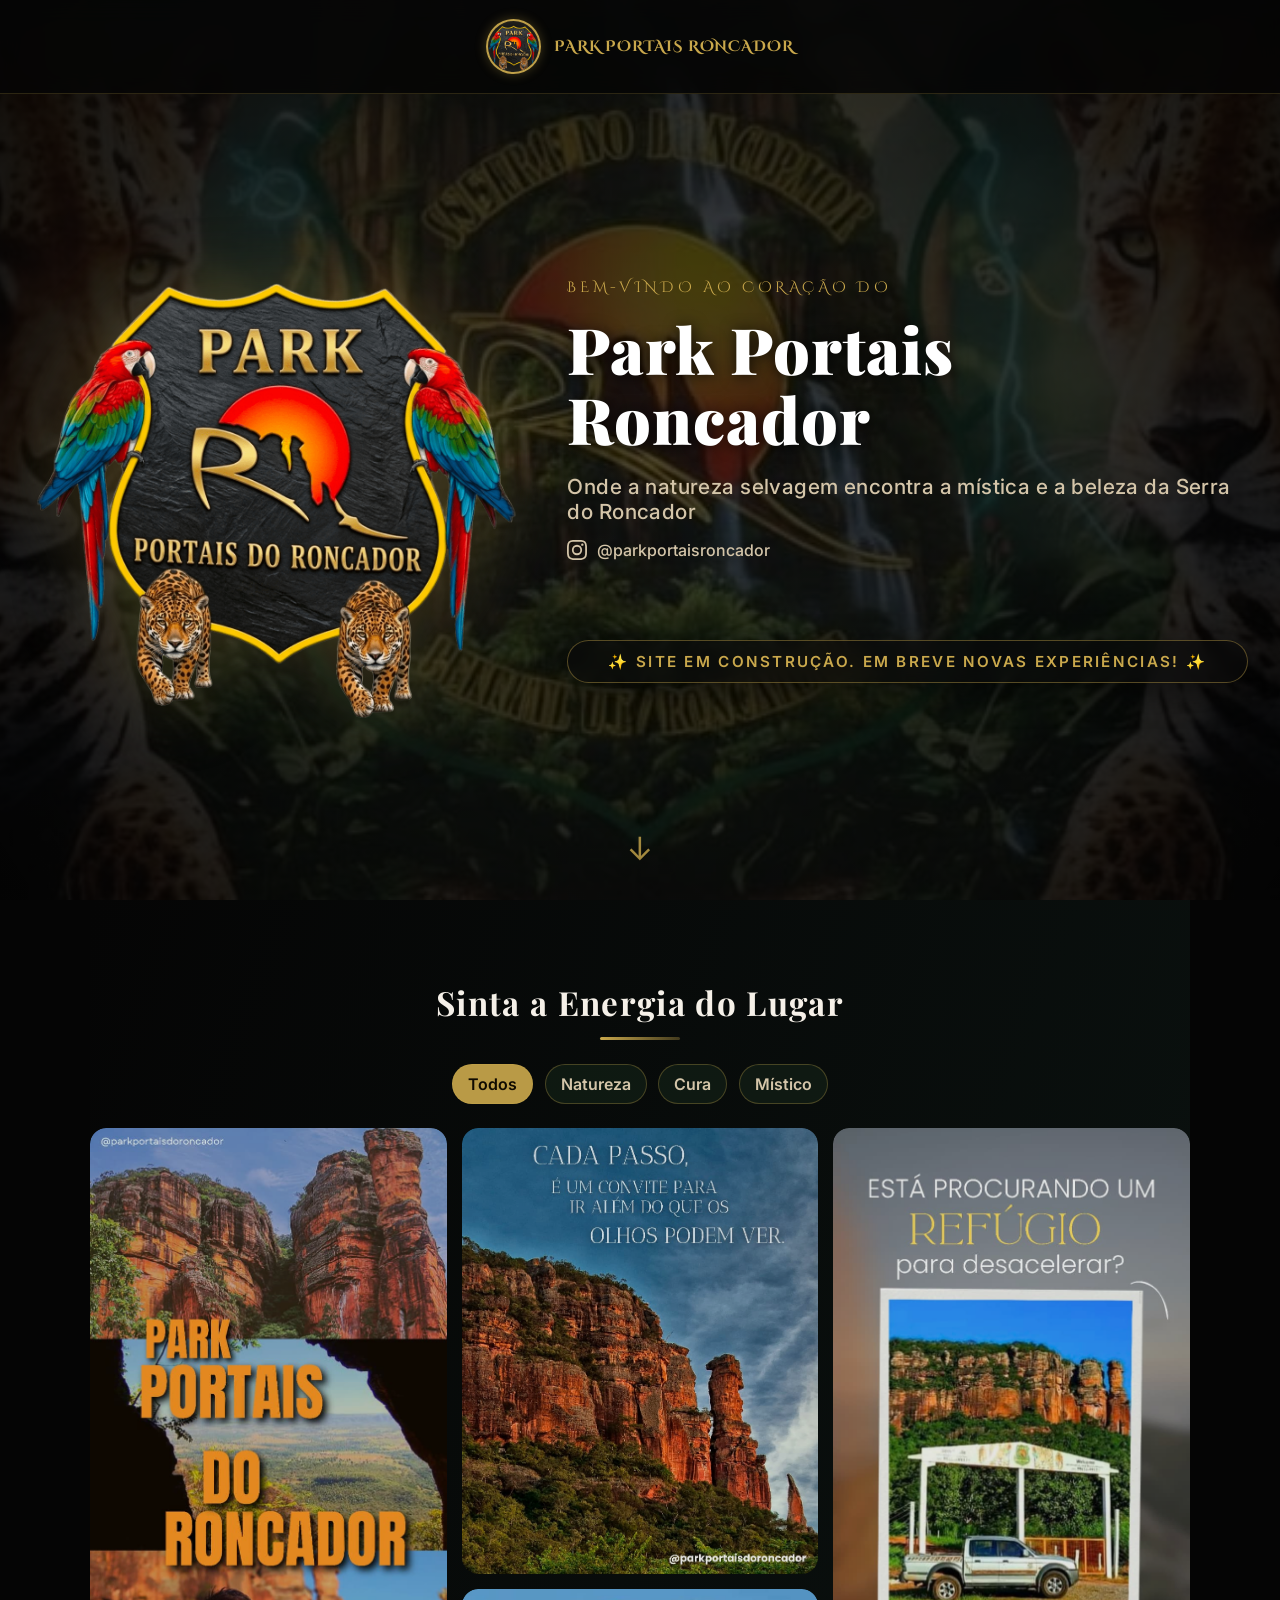
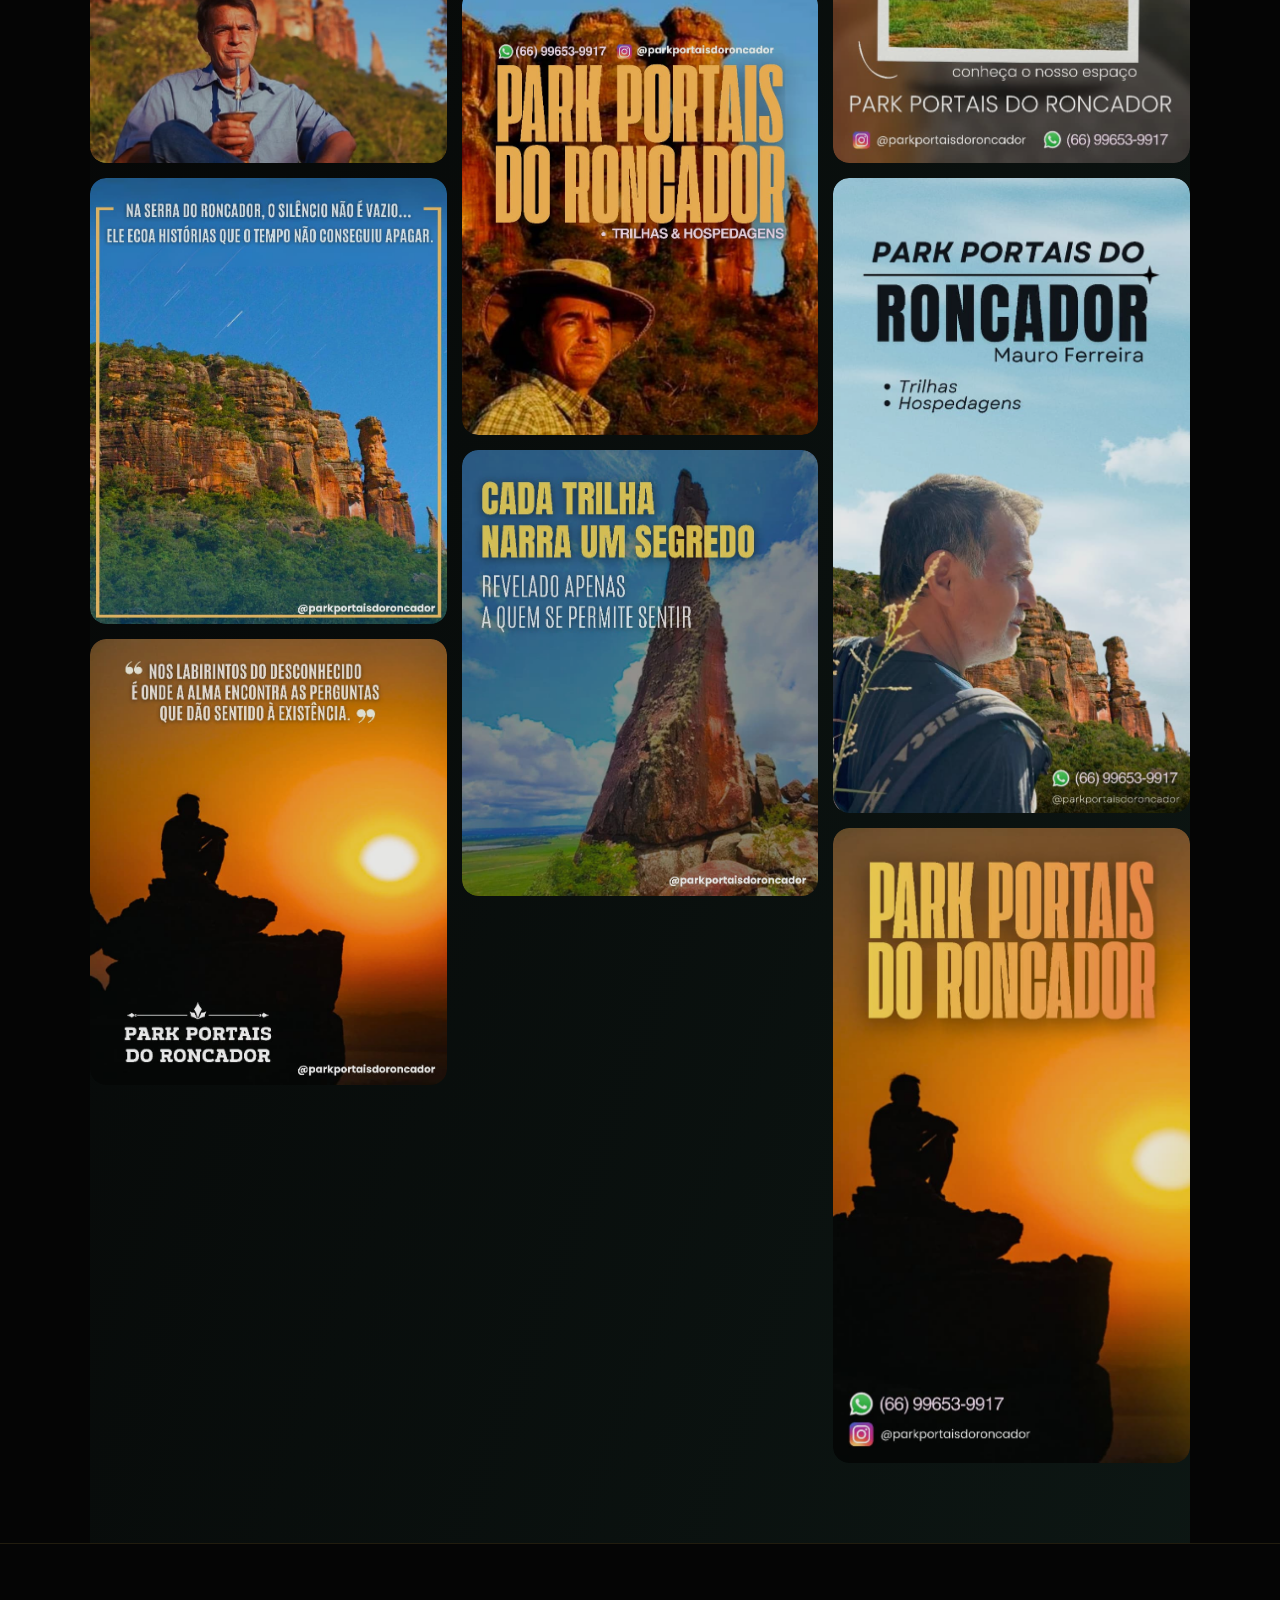
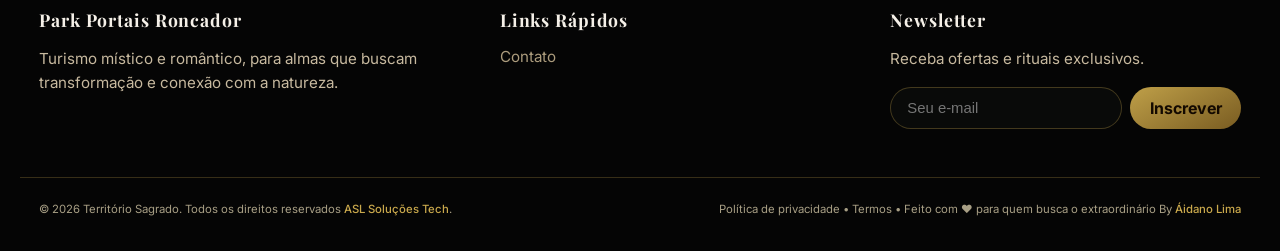
==== commit 3609568a: "UpDate Rodape" ====
--- a/index.html
+++ b/index.html
@@ -563,7 +563,7 @@
     <div class="footer-grid">
       <div class="footer-col">
         <h4>Park Portais Roncador</h4>
-        <p>Agência boutique de turismo místico de luxo, para almas que buscam transformação.</p>
+        <p>Turismo místico e romântico, para almas que buscam transformação e conexão com a natureza.</p>
       </div>
       <div class="footer-col">
         <h4>Links Rápidos</h4>
